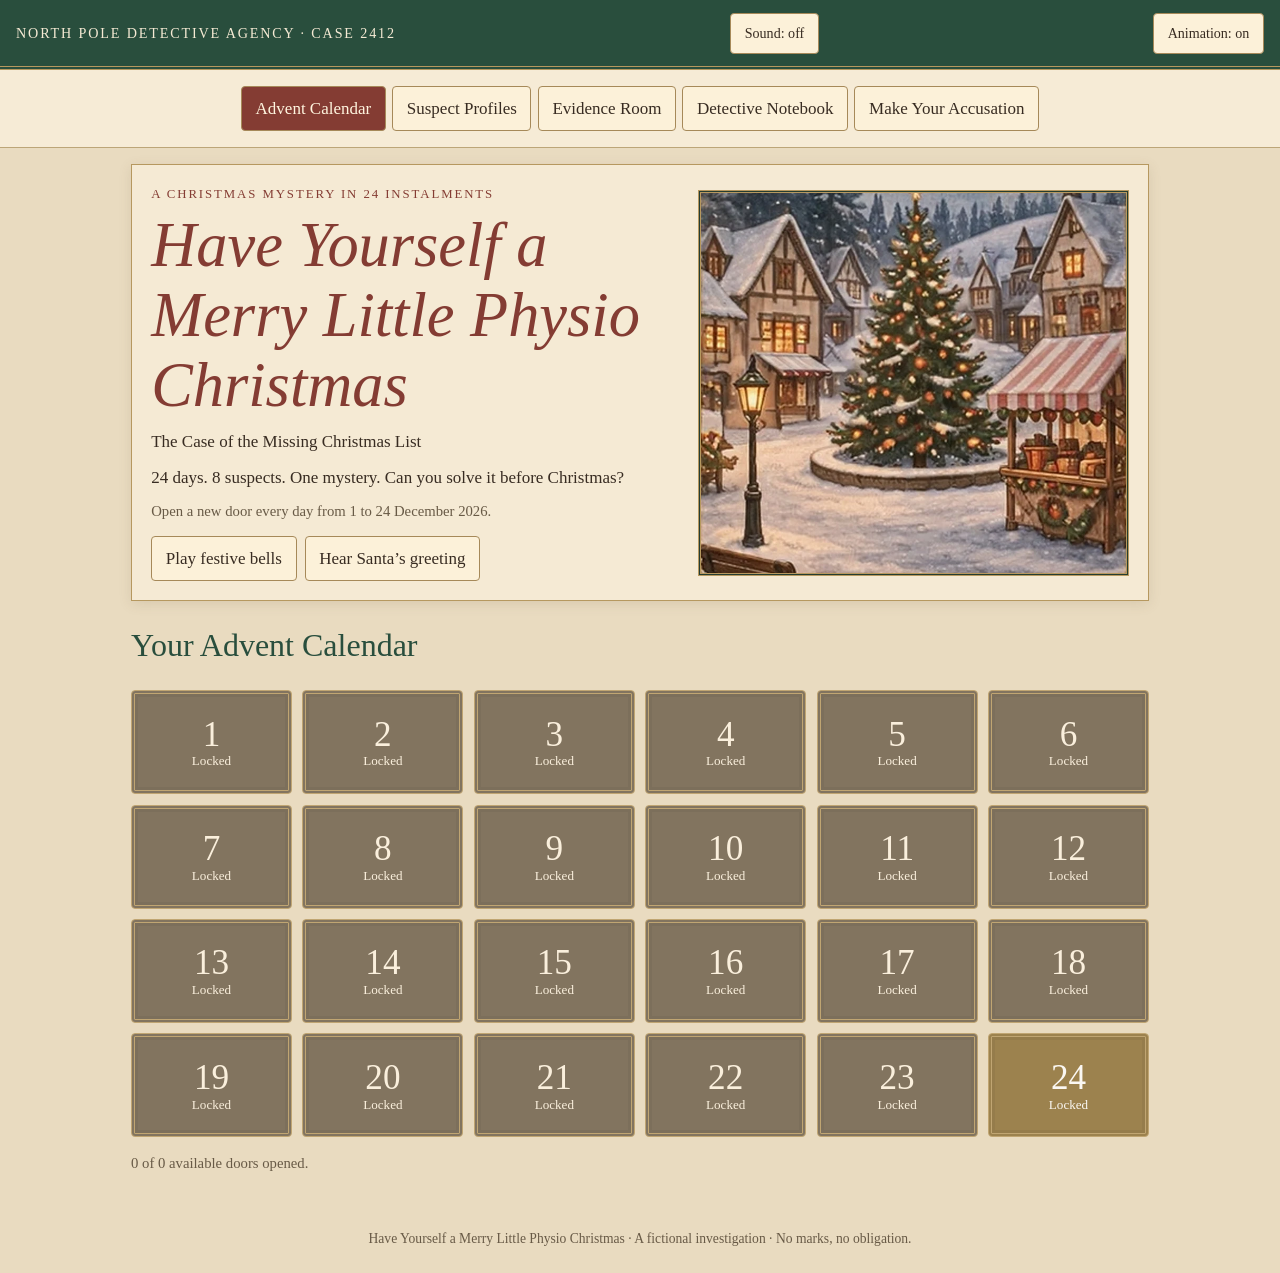
==== physio-christmas/index.html @ 9f16915e "Add eight character voice profiles, accessible playback and portrait motion" ====
<!doctype html><html lang="en-GB"><head><meta charset="utf-8"><meta name="viewport" content="width=device-width,initial-scale=1"><meta name="theme-color" content="#253d31"><title>Have Yourself a Merry Little Physio Christmas</title><style>
:root{--cream:#f5ead4;--ink:#382c22;--green:#294e3d;--red:#843c33;--gold:#b6985f}*{box-sizing:border-box}body{margin:0;background:#e9dbc0;color:var(--ink);font:17px/1.5 Georgia,serif}button,input,textarea,select{font:inherit}button,select{cursor:pointer}button{border:1px solid #a68959;border-radius:4px;background:#fcf1d9;color:var(--ink);padding:.55rem .85rem}button:hover:not(:disabled){background:#e8d4ab}button:focus-visible,a:focus-visible,textarea:focus-visible,input:focus-visible,select:focus-visible{outline:3px solid #9b442c;outline-offset:3px}button:disabled{cursor:default;opacity:.65}button.primary{background:var(--green);color:#fff6e4}header{background:var(--green);color:var(--cream);padding:.8rem 1rem;display:flex;align-items:center;justify-content:space-between;gap:.5rem;flex-wrap:wrap;border-bottom:4px double var(--gold)}header small{letter-spacing:.13em;text-transform:uppercase}header button{font-size:.88rem}nav{display:flex;flex-wrap:wrap;gap:.4rem;justify-content:center;padding:1rem .3rem;border-bottom:1px solid #bca578;background:#f6ebd6}nav button[aria-current=true]{background:var(--red);color:#fff5df}main{max-width:1050px;margin:auto;padding:1rem}h1,h2,h3{line-height:1.12;font-weight:normal}h1{font-size:clamp(2rem,5vw,3.9rem);margin:.4rem 0;color:var(--red);font-style:italic}h2{font-size:2rem;color:var(--green)}h3{color:var(--red)}.kicker{font-size:.8rem;letter-spacing:.15em;text-transform:uppercase;color:var(--red)}.hero{display:grid;grid-template-columns:1.1fr .9fr;background:var(--cream);border:1px solid var(--gold);padding:1.2rem;gap:1.2rem;align-items:center;box-shadow:0 3px 12px #66503320}.hero img{width:100%;max-height:380px;object-fit:cover;object-position:center 55%;border:3px double var(--gold)}.hero p{margin:.6rem 0}.rule{border:0;border-top:3px double var(--gold);margin:1.2rem 0}.calendar{display:grid;grid-template-columns:repeat(6,minmax(0,1fr));gap:.65rem}.door{min-height:104px;position:relative;border:4px double #b6985f;background:var(--red);color:#fff3d9;display:flex;flex-direction:column;align-items:center;justify-content:center;text-align:center;padding:.4rem;box-shadow:inset 0 0 0 3px #0001}.door:nth-child(even){background:var(--green)}.door:not(:disabled):hover{background:#6d4b2b;color:white}.door strong{font-size:2.2rem;line-height:1.1;font-weight:normal}.door span{font-size:.82rem;line-height:1.1}.door:disabled{background:#695b48;color:#fff5e4;opacity:.8}.door.done{border-color:#d8b65f}.door.final{background:#8a6c32;color:white}.paper{background:var(--cream);border:1px solid var(--gold);padding:clamp(1rem,3vw,2rem);box-shadow:0 2px 8px #47351d19}.gallery{display:grid;grid-template-columns:repeat(auto-fit,minmax(min(185px,100%),1fr));gap:.8rem;margin:1rem 0}.gallery button{padding:.45rem;background:#fdf5e3;text-align:center}.gallery img{width:100%;height:185px;object-fit:contain;display:block}.gallery span{display:block;font-size:.88rem;line-height:1.2;margin:.4rem 0}.copy{white-space:pre-line;max-width:75ch}.question{border-top:1px solid #b9a378;padding:1rem 0}.choices{display:grid;gap:.45rem}.choices button{text-align:left;white-space:normal}.choices button[aria-pressed=true]{background:#e1cba0;outline:2px solid var(--green)}.feedback{min-height:1.3em;color:var(--green);margin:.55rem 0}.actions{display:flex;gap:.5rem;flex-wrap:wrap;margin:1rem 0}.field{display:block;margin:.7rem 0}.field select,.field input,textarea{display:block;width:100%;max-width:100%;border:1px solid #b6985f;border-radius:3px;background:#fff9e9;color:#382c22;padding:.65rem}textarea{min-height:180px;resize:vertical}.muted{font-size:.92rem;color:#685a46}.suspects{display:grid;grid-template-columns:repeat(auto-fit,minmax(min(210px,100%),1fr));gap:1rem}.suspect{border:1px solid #b6985f;padding:.7rem;background:#fdf5e3}.suspect img{width:100%;height:220px;object-fit:contain}.suspect button{width:100%}.notice{background:#f9efd8;border-left:4px solid var(--red);padding:.65rem 1rem;margin:.5rem 0 1rem}.stage{position:relative;overflow:hidden;min-height:68px;padding:1rem;text-align:center;background:#294e3d;color:#f5ead4;border:3px double #b6985f}.stage .motif{display:inline-block;font-size:2rem;margin-right:.5rem;vertical-align:middle}.stage.play .motif{animation:sway 1.3s ease-in-out 2}.stage.play:after{content:'✦  ·  ✦  ·  ✦';position:absolute;left:0;right:0;top:0;animation:fall 2s ease-out;pointer-events:none;color:#e8cc88;letter-spacing:1.1em}@keyframes sway{0%,100%{transform:rotate(0)}25%{transform:rotate(-15deg) scale(1.1)}75%{transform:rotate(15deg) scale(1.1)}}@keyframes fall{from{transform:translateY(-25px);opacity:0}to{transform:translateY(80px);opacity:1}}@media(prefers-reduced-motion:reduce){*,*:before,*:after{animation:none!important;scroll-behavior:auto!important}}dialog{max-width:min(94vw,900px);max-height:92vh;background:var(--cream);border:2px solid var(--gold);padding:.8rem;color:var(--ink)}dialog img{max-width:100%;max-height:70vh;object-fit:contain;display:block;margin:auto}dialog::backdrop{background:#191c18bb}footer{text-align:center;font-size:.85rem;padding:1.5rem;color:#685a46}a{color:#294e3d} [hidden]{display:none!important}@media(max-width:650px){main{padding:.65rem}.hero{grid-template-columns:1fr;padding:1rem}.hero img{max-height:235px}.calendar{grid-template-columns:repeat(4,minmax(0,1fr));gap:.4rem}.door{min-height:85px}.door strong{font-size:1.8rem}.door span{font-size:.75rem}nav button{font-size:.85rem;padding:.45rem}.suspects{grid-template-columns:repeat(2,minmax(0,1fr))}.suspect img{height:155px}.suspect{padding:.5rem}.paper{padding:.9rem}header small{font-size:.7rem}}

/* Festive motion, preserving the original painted assets */
.hero-art,.greeting-art{position:relative;overflow:hidden;isolation:isolate;background:#253d31}
.hero-art{border:3px double var(--gold)}
.hero .hero-art img{display:block;border:0;max-height:380px;width:100%;object-fit:cover}
.snow-layer{position:absolute;inset:0;pointer-events:none;overflow:hidden;z-index:2}
.snow-layer i{position:absolute;top:-12px;width:var(--size);height:var(--size);border-radius:50%;background:#fff9e7;opacity:.75;animation:drift var(--dur) linear var(--delay) infinite}
@keyframes drift{0%{transform:translate(0,-12px)}100%{transform:translate(var(--drift),420px)}}
.motion-paused .snow-layer i,.motion-paused .greeting-art *{animation-play-state:paused!important}
.hero-tools{display:flex;flex-wrap:wrap;gap:.5rem;margin-top:.9rem}
.greeting-art{height:clamp(150px,30vw,260px);margin:.4rem auto .8rem;border:2px solid #b6985f;max-width:600px}
.greeting-art img{display:block;height:100%;width:100%;object-fit:contain;background:#e9dbc0}
.greeting-art.landscape img{object-fit:cover}
.greeting-art img{transform-origin:50% 80%}
.stage.play .greeting-art img{animation:card-motion 1.5s ease-in-out 2}
.stage.play .greeting-art.landscape img{animation:land-motion 3s ease-out both}
@keyframes card-motion{0%,100%{transform:rotate(0) scale(1)}35%{transform:rotate(-2deg) scale(1.035)}70%{transform:rotate(2deg) scale(1.035)}}
@keyframes land-motion{from{transform:scale(1)}to{transform:scale(1.035)}}
.greeting-art .festive-symbol{position:absolute;inset:0;display:grid;place-items:center;font-size:clamp(60px,15vw,115px);color:#e2c58b;text-shadow:2px 3px #17271d}
.stage.play .festive-symbol{animation:card-motion 1.2s ease-in-out 2}
.stage.play .greeting-art:after{content:'';position:absolute;inset:0;pointer-events:none;background:linear-gradient(115deg,transparent 35%,#fff5d525 50%,transparent 65%);animation:card-glint 2.5s ease-out both}
@keyframes card-glint{from{transform:translateX(-100%)}to{transform:translateX(100%)}}
.stage:has(.greeting-art):after{display:none}
@media(max-width:650px){.hero .hero-art img{max-height:235px}}
@media(prefers-reduced-motion:reduce){.snow-layer{display:none}.greeting-art img{transform:none!important}}


/* Individual portrait motion, using the approved painted portraits without redrawing them. */
.greeting-art[data-motion],.suspect img{transform-origin:50% 80%}
.stage.play .greeting-art[data-motion="chuckle"] img,.portrait-speaking[data-motion="chuckle"]{animation:chuckle .62s ease-in-out 3}
.stage.play .greeting-art[data-motion="nod"] img,.portrait-speaking[data-motion="nod"]{animation:nod 1.4s ease-in-out 2}
.stage.play .greeting-art[data-motion="bounce"] img,.portrait-speaking[data-motion="bounce"]{animation:bounce .82s ease-in-out 3}
.stage.play .greeting-art[data-motion="tilt"] img,.portrait-speaking[data-motion="tilt"]{animation:tilt 1.25s ease-in-out 2}
.stage.play .greeting-art[data-motion="settle"] img,.portrait-speaking[data-motion="settle"]{animation:settle 1.4s ease-in-out 2}
.stage.play .greeting-art[data-motion="sway"] img,.portrait-speaking[data-motion="sway"]{animation:frostsway 1.5s ease-in-out 2}
.stage.play .greeting-art[data-motion="hop"] img,.portrait-speaking[data-motion="hop"]{animation:hop .7s ease-in-out 3}
.stage.play .greeting-art[data-motion="inspect"] img,.portrait-speaking[data-motion="inspect"]{animation:inspect 1.6s ease-in-out 2}
@keyframes chuckle{0%,100%{transform:translateY(0)}50%{transform:translateY(-2px) scale(1.025)}}
@keyframes nod{0%,100%{transform:rotate(0)}45%{transform:rotate(2deg) translateY(2px)}}
@keyframes bounce{0%,100%{transform:translateY(0)}40%{transform:translateY(-5px) rotate(-1deg)}}
@keyframes tilt{0%,100%{transform:rotate(0)}45%{transform:rotate(-3deg)}}
@keyframes settle{0%,100%{transform:scale(1)}50%{transform:scale(1.025)}}
@keyframes frostsway{0%,100%{transform:rotate(0)}33%{transform:rotate(-2deg)}66%{transform:rotate(2deg)}}
@keyframes hop{0%,100%{transform:translateY(0)}45%{transform:translateY(-6px)}}
@keyframes inspect{0%,100%{transform:rotate(0) scale(1)}45%{transform:rotate(1.5deg) scale(1.04)}}
.motion-paused .stage *,.motion-paused .portrait-speaking{animation-play-state:paused!important}
.suspect button{margin-top:.3rem}.audio-status{min-height:1em}
</style></head><body><header><small>North Pole Detective Agency · Case 2412</small><button id="sound" aria-pressed="false">Sound: off</button></header><nav aria-label="Main navigation" id="nav"></nav><main id="main" tabindex="-1"></main><footer>Have Yourself a Merry Little Physio Christmas · A fictional investigation · No marks, no obligation.</footer><dialog id="viewer"><button id="closeViewer">Close image</button><figure><img id="bigImage" alt=""><figcaption id="bigCaption"></figcaption></figure></dialog><script id="payload" type="application/json">{"demo":false,"days":[],"suspects":[],"assets":{"L08":"[data-uri]"},"captions":{"L08":"Christmas Square · illustration"}}</script><script>
'use strict';const P=JSON.parse(document.getElementById('payload').textContent),$=id=>document.getElementById(id), main=$('main');const DAYS=new Map(P.days.map(d=>[d.day,d]));const tabs=[['calendar','Advent Calendar'],['suspects','Suspect Profiles'],['evidence','Evidence Room'],['notebook','Detective Notebook'],['accuse','Make Your Accusation']];const key='physio2412-v1-'+(P.demo?'demo':'student');let state={opened:[],pinned:[],notes:'',nickname:'',suspect:'',poll:{},accusation:null,sound:false};let storageOK=true;try{state={...state,...JSON.parse(localStorage.getItem(key)||'{}')}}catch(e){storageOK=false}function save(){try{localStorage.setItem(key,JSON.stringify(state))}catch(e){storageOK=false}}function el(tag,text,cls){const n=document.createElement(tag);if(text!==undefined)n.textContent=text;if(cls)n.className=cls;return n}function add(parent,tag,text,cls){const n=el(tag,text,cls);parent.append(n);return n}function btn(parent,text,fn,cls){let b=add(parent,'button',text,cls);b.type='button';b.addEventListener('click',fn);return b}function notice(parent,t){add(parent,'p',t,'notice')}function section(title){let s=add(main,'section',undefined,'paper');add(s,'h2',title);return s}function pic(parent,k){if(!P.assets[k])return;let b=btn(parent,'',()=>{ $('bigImage').src=P.assets[k];$('bigImage').alt=P.captions[k];$('bigCaption').textContent=P.captions[k];$('viewer').showModal()});let im=add(b,'img');im.src=P.assets[k];im.alt=P.captions[k];im.loading='lazy';add(b,'span',P.captions[k]);return b}function gallery(parent,keys){if(!keys?.length)return;let g=add(parent,'div',undefined,'gallery');keys.forEach(k=>pic(g,k))}function localNotice(parent){add(parent,'p',storageOK?'Private to this browser and device. No information is sent to your teacher or classmates.':'Browser storage is unavailable. Your choices may be lost when you reload.','muted')}
function navigate(v,focus=true){if(location.hash.slice(1)===v)render();else location.hash=v;if(focus)main.focus({preventScroll:true})}function nav(active){$('nav').replaceChildren();tabs.forEach(([id,t])=>{let b=btn($('nav'),t,()=>navigate(id));b.setAttribute('aria-current',String(active===id))})}function soundUI(){$('sound').textContent='Sound: '+(state.sound?'on':'off');$('sound').setAttribute('aria-pressed',String(state.sound))}soundUI();$('sound').onclick=()=>{state.sound=!state.sound;save();soundUI();if(!state.sound){cancelSpeech()}else chime(1)};let audio;function chime(day){if(!state.sound)return;try{audio ||= new (window.AudioContext||window.webkitAudioContext)();audio.resume();let notes=day===24?[523,659,784,1047]:day%3===0?[523,392]:[659,784,988];notes.forEach((f,i)=>{let o=audio.createOscillator(),g=audio.createGain();o.type='sine';o.frequency.value=f;o.connect(g);g.connect(audio.destination);let t=audio.currentTime+i*.14;g.gain.setValueAtTime(.0001,t);g.gain.exponentialRampToValueAtTime(.09,t+.025);g.gain.exponentialRampToValueAtTime(.0001,t+.32);o.start(t);o.stop(t+.34)})}catch(e){}}
const voiceProfiles=[
 {name:'Santa Claus',preferred:['George','Daniel','Ryan','Arthur'],rate:.83,pitch:.72,motion:'chuckle'},
 {name:'Mrs Claus',preferred:['Susan','Hazel','Sonia','Martha'],rate:.91,pitch:1.02,motion:'nod'},
 {name:'Rudolph',preferred:['Ryan','Oliver','Daniel'],rate:1.01,pitch:1.20,motion:'bounce'},
 {name:'Dexter the Elf',preferred:['Arthur','George','Daniel'],rate:1.03,pitch:.89,motion:'tilt'},
 {name:'Dr Holly',preferred:['Sonia','Serena','Kate','Hazel'],rate:.95,pitch:1.11,motion:'settle'},
 {name:'Frosty',preferred:['Oliver','Ryan','George'],rate:.84,pitch:1.14,motion:'sway'},
 {name:'Ginger',preferred:['Oliver','Ryan','Martha'],rate:1.12,pitch:1.32,motion:'hop'},
 {name:'Inspector Snow',preferred:['Daniel','George','Arthur'],rate:.86,pitch:.83,motion:'inspect'}
];
const narration={preferred:['Serena','Kate','Sonia','Daniel'],rate:.95,pitch:1,motion:'settle'};
const speakerAliases={'Santa':0,'Santa Claus':0,'Mrs Claus':1,'Rudolph':2,'Dexter':3,'Dexter the Elf':3,'Dr Holly':4,'Frosty':5,'Ginger':6,'Inspector Snow':7};
function splitDialogue(text){const out=[];const rx=/(Santa Claus|Mrs Claus|Inspector Snow|Dexter the Elf|Dr Holly|Rudolph|Dexter|Frosty|Ginger|Santa):\s*“([^”]+)”/g;let end=0;for(const m of String(text).matchAll(rx)){let lead=text.slice(end,m.index).trim();if(lead)out.push({speaker:null,text:lead});out.push({speaker:speakerAliases[m[1]],text:m[2]});end=m.index+m[0].length;}let tail=text.slice(end).trim();if(tail)out.push({speaker:null,text:tail});return out;}
function pickVoice(profile,available){const uk=available.filter(v=>/^en[-_]GB$/i.test(v.lang));const english=available.filter(v=>/^en(?:[-_]|$)/i.test(v.lang));const pool=uk.length?uk:english;for(const pref of profile.preferred){const hit=pool.find(v=>v.name.toLowerCase().includes(pref.toLowerCase()));if(hit)return hit;}return pool[0]||null;}
let speakingToken=0;
function cancelSpeech(){speakingToken++;if('speechSynthesis'in window)window.speechSynthesis.cancel();document.querySelectorAll('.portrait-speaking').forEach(n=>n.classList.remove('portrait-speaking'));}
function playDialogue(parts,status,portrait){if(!('speechSynthesis'in window)||!('SpeechSynthesisUtterance'in window)){if(status)status.textContent='Spoken audio is unavailable. Please use the transcript.';return false;}if(!parts.length)return false;if(!state.sound){state.sound=true;save();soundUI()}cancelSpeech();const token=speakingToken;const synth=window.speechSynthesis;let index=0;
function next(){if(token!==speakingToken)return;if(portrait)portrait.classList.remove('portrait-speaking');if(index>=parts.length){if(status)status.textContent='Playback finished.';return;}const item=parts[index++],profile=voiceProfiles[item.speaker]||narration,u=new SpeechSynthesisUtterance(item.text);u.lang='en-GB';u.rate=profile.rate;u.pitch=profile.pitch;u.volume=.85;const v=pickVoice(profile,synth.getVoices());if(v){u.voice=v;u.lang=v.lang;}if(status)status.textContent=(item.speaker===null?'Narrator':profile.name)+' speaking · synthetic voice';if(portrait){portrait.dataset.motion=profile.motion;portrait.classList.add('portrait-speaking');}u.onend=next;u.onerror=()=>{if(token!==speakingToken)return;cancelSpeech();if(status)status.textContent='Playback interrupted. You can replay it or read the transcript.';};try{synth.speak(u)}catch(_){cancelSpeech();if(status)status.textContent='Spoken audio is unavailable. Please use the transcript.';}}
next();return true;}
function read(text,status,portrait){return playDialogue(splitDialogue(text),status,portrait);}
function playStatement(index,text,status,portrait){return playDialogue([{speaker:index,text}],status,portrait);}

function calendar(){let h=add(main,'section',undefined,'hero');let t=add(h,'div');add(t,'div','A Christmas mystery in 24 instalments','kicker');add(t,'h1','Have Yourself a Merry Little Physio Christmas');add(t,'p','The Case of the Missing Christmas List');add(t,'p','24 days. 8 suspects. One mystery. Can you solve it before Christmas?');add(t,'p',P.demo?'Teacher preview — all 24 doors available.':'Open a new door every day from 1 to 24 December 2026.','muted');let im=add(h,'img');im.src=P.assets.L08;im.alt='Illustrated Christmas Square, North Pole Village';if(P.demo)notice(main,'Confidential teacher preview. Contains the entire solution; do not share with students.');add(main,'h2','Your Advent Calendar');let grid=add(main,'div',undefined,'calendar');for(let i=1;i<=24;i++){let d=DAYS.get(i);let b=btn(grid,'',()=>navigate('day-'+i),'door'+(state.opened.includes(i)?' done':'')+(i===24?' final':''));add(b,'strong',String(i));add(b,'span',d?(state.opened.includes(i)?'Reopen':'Open'):'Locked');b.disabled=!d;b.setAttribute('aria-label',`${i} December: ${d?d.title:'locked'}`)}add(main,'p',`${state.opened.filter(i=>DAYS.has(i)).length} of ${P.days.length} available doors opened.`,'muted')}
const motifs=['❄','✦','✉','✷','❄','♬','✦','⌕','♫','♬','♫','?','✦','✉','✷','Aa','✦','⌕','❄','✧','✉','⌕','✦','★'];function question(parent,q,d,i,onAnswer){let s=add(parent,'div',undefined,'question');add(s,'h3',q[0]);let c=add(s,'div',undefined,'choices'), feedback=add(s,'p','','feedback');feedback.setAttribute('role','status');let bs=q[1].map((v,j)=>btn(c,v,()=>{bs.forEach((b,k)=>b.setAttribute('aria-pressed',String(k===j)));feedback.textContent=q[2]===null?q[3]:(j===q[2]?'Exactly. ':'Not quite. ')+q[3];if(onAnswer)onAnswer()}));bs.forEach(b=>b.setAttribute('aria-pressed','false'));btn(s,'Show explanation',()=>{feedback.textContent=q[3];if(onAnswer)onAnswer()})}
function day(d){if(!d){notice(main,'That door has not been released yet.');btn(main,'Back to calendar',()=>navigate('calendar'));return}if(!state.opened.includes(d.day)){state.opened.push(d.day);save()}let s=section(`${d.day} December — ${d.title}`);add(s,'div','North Pole case file · '+String(d.day).padStart(2,'0'),'kicker');let stage=add(s,'div',undefined,'stage play');add(stage,'span',motifs[d.day-1],'motif');add(stage,'span','Christmas greetings from the North Pole');let actions=add(s,'div',undefined,'actions');btn(actions,'Replay greeting',()=>{stage.classList.remove('play');void stage.offsetWidth;stage.classList.add('play');chime(d.day)});let audioStatus=add(s,'p','','muted audio-status');audioStatus.setAttribute('role','status');btn(actions,'Listen to the text',()=>read(d.text,audioStatus,stage.querySelector('.greeting-art')));btn(actions,'Stop voice',()=>{cancelSpeech();audioStatus.textContent='Playback stopped.'});add(s,'p',d.text,'copy');gallery(s,d.images);let shown=false;function reveal(){if(shown||!d.reveal)return;shown=true;let r=add(s,'div',undefined,'notice');add(r,'p',d.reveal.text,'copy');gallery(r,d.reveal.images)}if(d.day===1){let l=add(s,'label','Optional detective nickname','field');let inp=add(l,'input');inp.value=state.nickname;inp.maxLength=50;inp.oninput=()=>{state.nickname=inp.value;save()};localNotice(s)}if(d.day===2)btn(s,'Open the suspect dossiers',()=>navigate('suspects'),'primary');if(d.day===4)btn(s,'Pull the cracker!',()=>{chime(4);reveal()},'primary');d.questions.forEach((q,i)=>question(s,q,d.day,i,d.day===20?reveal:null));if(d.day===12){poll(s,'Would you rather…?',['Carry Santa’s sack up a hundred stairs','Persuade eight reindeer to do their rehabilitation exercises'],'rather');poll(s,'Your prime suspect so far?',P.suspects,'prime');localNotice(s)}if(d.day===23)btn(s,'Make your accusation',()=>navigate('accuse'),'primary');if(d.day===24){add(s,'h3','Case closed');if(state.accusation){let a=state.accusation;add(s,'p',`Your saved theory: ${a.join(' · ')}`)}add(s,'p','Merry Christmas, future physios! Looking after others starts with looking after yourself.')}if(d.source){let p=add(s,'p','Background reading: ','muted'),a=add(p,'a','Source');a.href=d.source;a.target='_blank';a.rel='noopener noreferrer'}if([5,7,8,9,10,13,14,17,18,19,20,21,22].includes(d.day)){let b=btn(s,state.pinned.includes(d.day)?'Pinned to your evidence':'Pin to evidence room',()=>{if(!state.pinned.includes(d.day)){state.pinned.push(d.day);save()}b.textContent='Pinned to your evidence';b.disabled=true});b.disabled=state.pinned.includes(d.day)}let bottom=add(s,'div',undefined,'actions');btn(bottom,'Back to calendar',()=>navigate('calendar'));if(DAYS.has(d.day-1))btn(bottom,'Previous door',()=>navigate('day-'+(d.day-1)));if(DAYS.has(d.day+1))btn(bottom,'Next door',()=>navigate('day-'+(d.day+1)));chime(d.day)}
function poll(s,title,options,k){add(s,'h3',title);let c=add(s,'div',undefined,'choices');let bs=options.map(v=>btn(c,v,()=>{state.poll[k]=v;save();bs.forEach((b,i)=>b.setAttribute('aria-pressed',String(options[i]===v)));msg.textContent=storageOK?'Private choice saved.':'Choice recorded for this session only.'}));bs.forEach((b,i)=>b.setAttribute('aria-pressed',String(options[i]===state.poll[k])));let msg=add(s,'p',state.poll[k]?(storageOK?'Private choice saved.':'Choice recorded for this session only.'):'','feedback');msg.setAttribute('role','status')}
function suspects(){let s=section('Suspect Profiles');if(!DAYS.has(2)){notice(s,'The dossiers will be released on 2 December.');return}add(s,'p','Initial claims are not verified alibis. Decide for yourself what the evidence means.');let g=add(s,'div',undefined,'suspects');let claims=DAYS.get(2).text.split('\n').map(line=>line.split('“')[1]?.split('”')[0]||line);P.suspects.forEach((n,i)=>{let c=add(g,'article',undefined,'suspect'),im=add(c,'img');im.src=P.assets['p'+i];im.alt=n;add(c,'h3',n);let quote=add(c,'p','“'+claims[i]+'”');quote.hidden=true;let b=btn(c,'Read statement',()=>{quote.hidden=!quote.hidden;b.textContent=quote.hidden?'Read statement':'Hide statement';b.setAttribute('aria-expanded',String(!quote.hidden))});b.setAttribute('aria-expanded','false');let status=add(c,'p','','muted audio-status');status.setAttribute('role','status');btn(c,'Listen to statement',()=>{quote.hidden=false;b.textContent='Hide statement';b.setAttribute('aria-expanded','true');playStatement(i,claims[i],status,im)});btn(c,'Stop voice',()=>{cancelSpeech();status.textContent='Playback stopped.'});let m=btn(c,state.suspect===n?'Person of interest ✓':'Mark person of interest',()=>{state.suspect=state.suspect===n?'':n;save();suspectsRefresh()});});localNotice(s)}function suspectsRefresh(){cancelSpeech();main.replaceChildren();suspects()}
function evidence(){let s=section('Evidence Room');add(s,'p','Review released evidence. Opening a door is never a condition for accessing an earlier file.');let ds=P.days.filter(d=>[5,7,8,9,10,13,14,17,18,19,20,21,22].includes(d.day));if(!ds.length)notice(s,'No evidence files have been released yet.');ds.sort((a,b)=>Number(state.pinned.includes(b.day))-Number(state.pinned.includes(a.day))||a.day-b.day);for(let d of ds){let box=add(s,'div',undefined,'question');btn(box,`${String(d.day).padStart(2,'0')} · ${d.title}${state.pinned.includes(d.day)?' · pinned':''}`,()=>navigate('day-'+d.day));}}
function notebook(){let s=section('Detective Notebook');let l=add(s,'label','My notes','field'),t=add(l,'textarea');t.value=state.notes;t.placeholder='What does not quite add up?';t.oninput=()=>{state.notes=t.value;save();status.textContent=storageOK?'Saved on this device.':'Not saved: storage unavailable.'};let status=add(s,'p','','feedback');status.setAttribute('role','status');localNotice(s);btn(s,'Export my notes',()=>{let blob=new Blob([state.notes],{type:'text/plain;charset=utf-8'}),a=document.createElement('a');a.href=URL.createObjectURL(blob);a.download='my-detective-notes.txt';a.click();setTimeout(()=>URL.revokeObjectURL(a.href),1000)})}
function accuse(){let s=section('Make Your Accusation');notice(s,'Accusations open on 23 December.');}
function render(){cancelSpeech();main.replaceChildren();let v=location.hash.slice(1)||'calendar';nav(v.startsWith('day-')?'calendar':v);if(v.startsWith('day-'))day(DAYS.get(Number(v.slice(4))));else ({calendar,suspects,evidence,notebook,accuse}[v]||calendar)();}window.addEventListener('hashchange',render);$('closeViewer').onclick=()=>$('viewer').close();render();
</script><script>
(()=>{'use strict';
let paused=false;try{paused=localStorage.getItem(key+'-motion')==='off'}catch(_){}
const reduced=matchMedia('(prefers-reduced-motion: reduce)');
function motionUI(){document.body.classList.toggle('motion-paused',paused);const b=document.getElementById('motionControl');if(b){b.textContent=paused?'Animation: off':'Animation: on';b.setAttribute('aria-pressed',String(!paused));}}
function snow(parent){const layer=el('div',undefined,'snow-layer');layer.setAttribute('aria-hidden','true');for(let i=0;i<24;i++){let f=add(layer,'i');f.style.left=(i*37%101)+'%';f.style.setProperty('--size',(2+i%4)+'px');f.style.setProperty('--dur',(5+i%6)+'s');f.style.setProperty('--delay',(-i*.47)+'s');f.style.setProperty('--drift',(i%2?25:-25)+'px');}parent.append(layer);}
const modes=['bells','sparkle','paper','pop','wind','wood','bells','tick','music','bells','radio','pop','paper','paper','wood','sparkle','wood','snow','music','latch','paper','fire','drum','bells'];
let ctx,bus,active=[];
function stopSound(){if(bus&&ctx){try{bus.gain.cancelScheduledValues(ctx.currentTime);bus.gain.setValueAtTime(0,ctx.currentTime)}catch(_){}}active.forEach(n=>{try{n.stop()}catch(_){}});active=[];}
function soundEffect(day){if(!state.sound)return;try{
const AC=window.AudioContext||window.webkitAudioContext;if(!AC)return;ctx=ctx||new AC();if(ctx.state==='suspended')ctx.resume().catch(()=>{});stopSound();bus=ctx.createGain();bus.gain.value=.55;bus.connect(ctx.destination);let t=ctx.currentTime+.015;
function tone(f,at,len,amp=.08,type='sine',end=f){let o=ctx.createOscillator(),g=ctx.createGain();o.type=type;o.frequency.setValueAtTime(f,at);o.frequency.exponentialRampToValueAtTime(Math.max(20,end),at+len);g.gain.setValueAtTime(.0001,at);g.gain.exponentialRampToValueAtTime(amp,at+.012);g.gain.exponentialRampToValueAtTime(.0001,at+len);o.connect(g);g.connect(bus);o.start(at);o.stop(at+len+.01);active.push(o);}
function noise(at,len,amp,frequency,type='bandpass'){let n=ctx.createBufferSource(),b=ctx.createBuffer(1,Math.ceil(ctx.sampleRate*len),ctx.sampleRate),a=b.getChannelData(0);let z=0;for(let i=0;i<a.length;i++){z=(z+.15*(Math.random()*2-1))/.15e1;a[i]=z*3;}n.buffer=b;let filter=ctx.createBiquadFilter();filter.type=type;filter.frequency.value=frequency;let g=ctx.createGain();g.gain.setValueAtTime(.0001,at);g.gain.exponentialRampToValueAtTime(amp,at+.012);g.gain.exponentialRampToValueAtTime(.0001,at+len);n.connect(filter);filter.connect(g);g.connect(bus);n.start(at);n.stop(at+len);active.push(n);}
function bell(f,at){tone(f,at,.65,.07);tone(f*2.41,at,.32,.027);tone(f*3.13,at,.18,.012);}
switch(modes[day-1]||'bells'){
case 'bells': [784,1047,880,1175].forEach((f,i)=>bell(f,t+i*.16));break;
case 'sparkle':[880,1320,1760].forEach((f,i)=>bell(f,t+i*.12));break;
case 'paper':noise(t,.22,.13,2400);noise(t+.19,.37,.09,1500);break;
case 'pop':noise(t,.16,.3,1600,'lowpass');tone(180,t,.16,.1,'triangle',55);bell(880,t+.19);break;
case 'wind':noise(t,1.5,.18,440,'lowpass');break;
case 'wood':[0,.25,.48].forEach((dt,i)=>tone(420+i*75,t+dt,.16,.13,'triangle',220));break;
case 'tick':[0,.38,.76].forEach(dt=>{tone(1100,t+dt,.045,.065,'triangle');noise(t+dt,.045,.08,3000)});break;
case 'music':[523,659,784,587,698,880].forEach((f,i)=>bell(f,t+i*.18));break;
case 'radio':noise(t,.42,.13,1100);tone(650,t+.43,.2,.07,'sine',720);noise(t+.65,.24,.08,1800);break;
case 'snow':[0,.32,.65].forEach(dt=>noise(t+dt,.23,.19,780));break;
case 'latch':tone(350,t,.12,.12,'triangle',100);noise(t+.19,.36,.14,1000);bell(660,t+.54);break;
case 'fire':[0,.13,.37,.6,.87].forEach(dt=>noise(t+dt,.1,.12,950));break;
case 'drum':[0,.12,.24,.36,.48,.6].forEach(dt=>{noise(t+dt,.1,.12,900);tone(95,t+dt,.1,.04,'triangle',60)});break;
}
}catch(_){}}
chime=soundEffect;
document.getElementById('sound').addEventListener('click',()=>{if(!state.sound)stopSound()});
window.addEventListener('hashchange',stopSound,true);
function decorate(){let hero=main.querySelector('.hero');if(hero&&!hero.querySelector('.hero-art')){let im=hero.querySelector('img');if(im){let art=el('div',undefined,'hero-art');im.replaceWith(art);art.append(im);snow(art);}let tools=add(hero.firstElementChild,'div',undefined,'hero-tools');btn(tools,'Play festive bells',()=>{if(!state.sound){state.sound=true;save();soundUI()}soundEffect(1)});btn(tools,'Hear Santa’s greeting',()=>{let status=hero.querySelector('.welcome-audio');if(!status){status=add(hero.firstElementChild,'p','','muted welcome-audio');status.setAttribute('role','status')}playStatement(0,'Ho, ho, ho! Merry Christmas, future physios! A mystery awaits you at the North Pole.',status,null)});if(!document.getElementById('motionControl')){let b=btn(document.querySelector('header'),'Animation: on',()=>{paused=!paused;try{localStorage.setItem(key+'-motion',paused?'off':'on')}catch(_){}motionUI()});b.id='motionControl';}}
let stage=main.querySelector('.stage');if(stage&&!stage.querySelector('.greeting-art')){let dayNumber=Number(location.hash.slice(5)),d=DAYS.get(dayNumber);if(d){const portrait=(d.images||[]).find(k=>/^p\d$/.test(k)&&P.assets[k]);const landscape=(d.images||[]).find(k=>/^L\d+$/.test(k)&&P.assets[k]);const choice=portrait||landscape;let art=el('div',undefined,'greeting-art'+(!portrait&&landscape?' landscape':''));if(choice){let im=add(art,'img');im.src=P.assets[choice];im.alt=P.captions[choice]||'Festive illustration';if(portrait){art.dataset.motion=voiceProfiles[Number(portrait.slice(1))]?.motion||'settle';}}else{let m=add(art,'span',motifs[dayNumber-1]||'✦','festive-symbol');m.setAttribute('aria-hidden','true');}snow(art);stage.prepend(art);}}
motionUI();}
new MutationObserver(decorate).observe(main,{childList:true,subtree:false});decorate();
})();
</script></body></html>
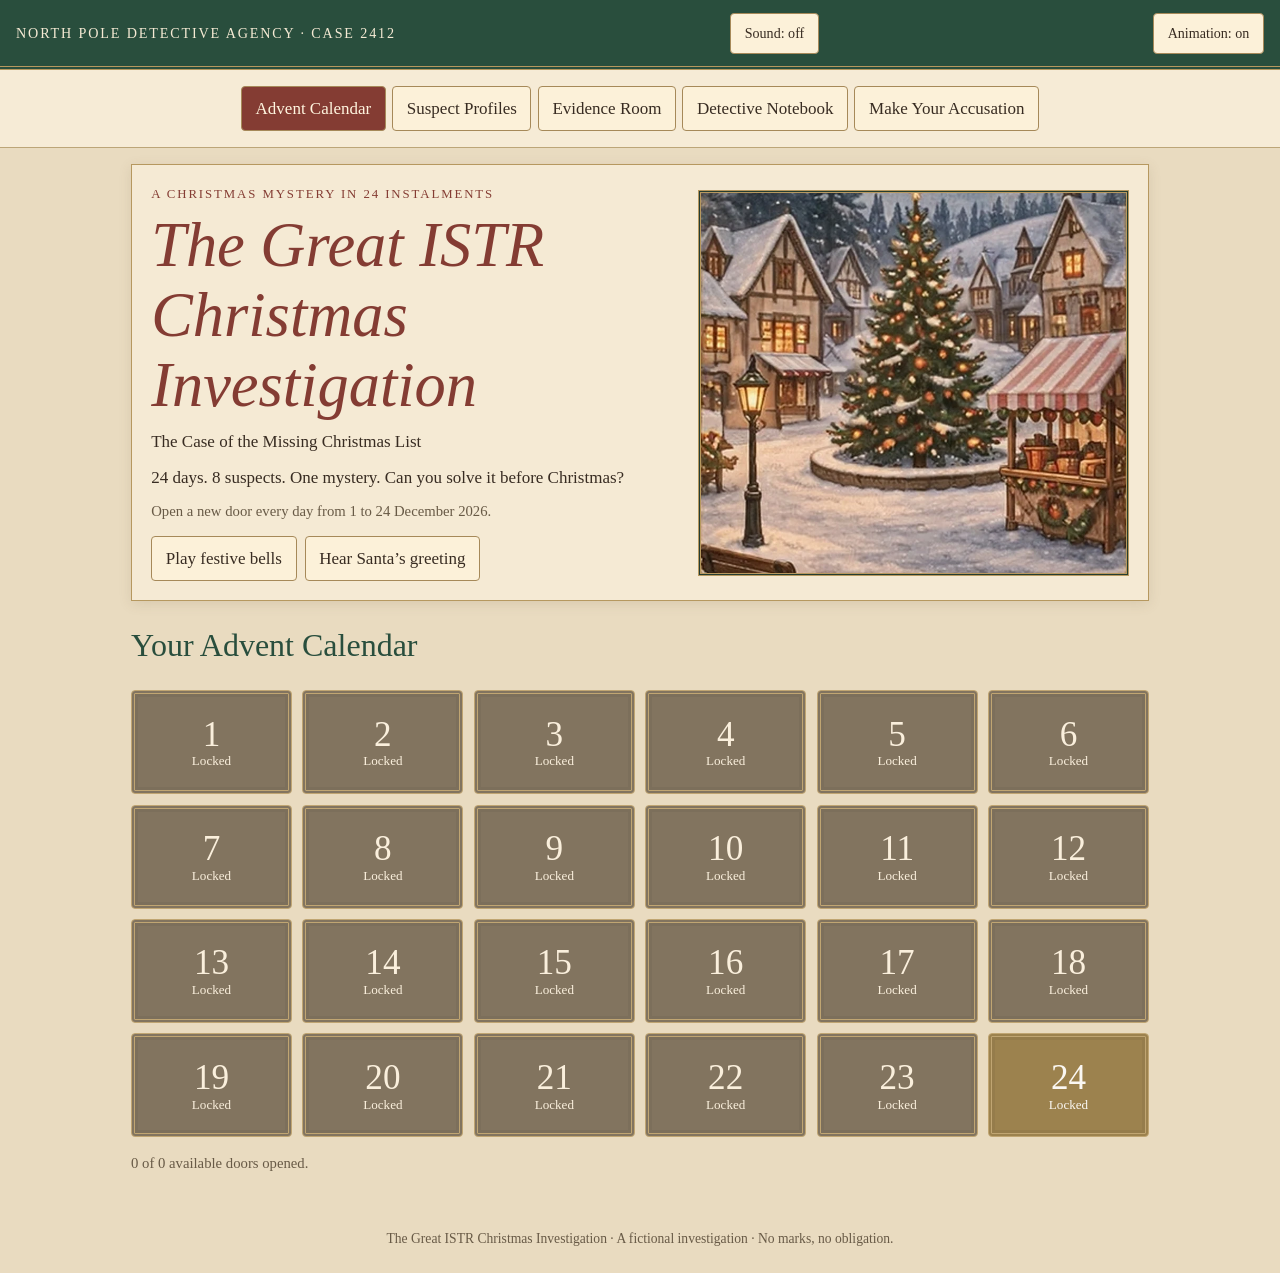
==== commit 57c7ce13: "Rename advent calendar The Great ISTR Christmas Investigation" ====
--- a/physio-christmas/index.html
+++ b/physio-christmas/index.html
@@ -1,4 +1,4 @@
-<!doctype html><html lang="en-GB"><head><meta charset="utf-8"><meta name="viewport" content="width=device-width,initial-scale=1"><meta name="theme-color" content="#253d31"><title>Have Yourself a Merry Little Physio Christmas</title><style>
+<!doctype html><html lang="en-GB"><head><meta charset="utf-8"><meta name="viewport" content="width=device-width,initial-scale=1"><meta name="theme-color" content="#253d31"><title>The Great ISTR Christmas Investigation</title><style>
 :root{--cream:#f5ead4;--ink:#382c22;--green:#294e3d;--red:#843c33;--gold:#b6985f}*{box-sizing:border-box}body{margin:0;background:#e9dbc0;color:var(--ink);font:17px/1.5 Georgia,serif}button,input,textarea,select{font:inherit}button,select{cursor:pointer}button{border:1px solid #a68959;border-radius:4px;background:#fcf1d9;color:var(--ink);padding:.55rem .85rem}button:hover:not(:disabled){background:#e8d4ab}button:focus-visible,a:focus-visible,textarea:focus-visible,input:focus-visible,select:focus-visible{outline:3px solid #9b442c;outline-offset:3px}button:disabled{cursor:default;opacity:.65}button.primary{background:var(--green);color:#fff6e4}header{background:var(--green);color:var(--cream);padding:.8rem 1rem;display:flex;align-items:center;justify-content:space-between;gap:.5rem;flex-wrap:wrap;border-bottom:4px double var(--gold)}header small{letter-spacing:.13em;text-transform:uppercase}header button{font-size:.88rem}nav{display:flex;flex-wrap:wrap;gap:.4rem;justify-content:center;padding:1rem .3rem;border-bottom:1px solid #bca578;background:#f6ebd6}nav button[aria-current=true]{background:var(--red);color:#fff5df}main{max-width:1050px;margin:auto;padding:1rem}h1,h2,h3{line-height:1.12;font-weight:normal}h1{font-size:clamp(2rem,5vw,3.9rem);margin:.4rem 0;color:var(--red);font-style:italic}h2{font-size:2rem;color:var(--green)}h3{color:var(--red)}.kicker{font-size:.8rem;letter-spacing:.15em;text-transform:uppercase;color:var(--red)}.hero{display:grid;grid-template-columns:1.1fr .9fr;background:var(--cream);border:1px solid var(--gold);padding:1.2rem;gap:1.2rem;align-items:center;box-shadow:0 3px 12px #66503320}.hero img{width:100%;max-height:380px;object-fit:cover;object-position:center 55%;border:3px double var(--gold)}.hero p{margin:.6rem 0}.rule{border:0;border-top:3px double var(--gold);margin:1.2rem 0}.calendar{display:grid;grid-template-columns:repeat(6,minmax(0,1fr));gap:.65rem}.door{min-height:104px;position:relative;border:4px double #b6985f;background:var(--red);color:#fff3d9;display:flex;flex-direction:column;align-items:center;justify-content:center;text-align:center;padding:.4rem;box-shadow:inset 0 0 0 3px #0001}.door:nth-child(even){background:var(--green)}.door:not(:disabled):hover{background:#6d4b2b;color:white}.door strong{font-size:2.2rem;line-height:1.1;font-weight:normal}.door span{font-size:.82rem;line-height:1.1}.door:disabled{background:#695b48;color:#fff5e4;opacity:.8}.door.done{border-color:#d8b65f}.door.final{background:#8a6c32;color:white}.paper{background:var(--cream);border:1px solid var(--gold);padding:clamp(1rem,3vw,2rem);box-shadow:0 2px 8px #47351d19}.gallery{display:grid;grid-template-columns:repeat(auto-fit,minmax(min(185px,100%),1fr));gap:.8rem;margin:1rem 0}.gallery button{padding:.45rem;background:#fdf5e3;text-align:center}.gallery img{width:100%;height:185px;object-fit:contain;display:block}.gallery span{display:block;font-size:.88rem;line-height:1.2;margin:.4rem 0}.copy{white-space:pre-line;max-width:75ch}.question{border-top:1px solid #b9a378;padding:1rem 0}.choices{display:grid;gap:.45rem}.choices button{text-align:left;white-space:normal}.choices button[aria-pressed=true]{background:#e1cba0;outline:2px solid var(--green)}.feedback{min-height:1.3em;color:var(--green);margin:.55rem 0}.actions{display:flex;gap:.5rem;flex-wrap:wrap;margin:1rem 0}.field{display:block;margin:.7rem 0}.field select,.field input,textarea{display:block;width:100%;max-width:100%;border:1px solid #b6985f;border-radius:3px;background:#fff9e9;color:#382c22;padding:.65rem}textarea{min-height:180px;resize:vertical}.muted{font-size:.92rem;color:#685a46}.suspects{display:grid;grid-template-columns:repeat(auto-fit,minmax(min(210px,100%),1fr));gap:1rem}.suspect{border:1px solid #b6985f;padding:.7rem;background:#fdf5e3}.suspect img{width:100%;height:220px;object-fit:contain}.suspect button{width:100%}.notice{background:#f9efd8;border-left:4px solid var(--red);padding:.65rem 1rem;margin:.5rem 0 1rem}.stage{position:relative;overflow:hidden;min-height:68px;padding:1rem;text-align:center;background:#294e3d;color:#f5ead4;border:3px double #b6985f}.stage .motif{display:inline-block;font-size:2rem;margin-right:.5rem;vertical-align:middle}.stage.play .motif{animation:sway 1.3s ease-in-out 2}.stage.play:after{content:'✦  ·  ✦  ·  ✦';position:absolute;left:0;right:0;top:0;animation:fall 2s ease-out;pointer-events:none;color:#e8cc88;letter-spacing:1.1em}@keyframes sway{0%,100%{transform:rotate(0)}25%{transform:rotate(-15deg) scale(1.1)}75%{transform:rotate(15deg) scale(1.1)}}@keyframes fall{from{transform:translateY(-25px);opacity:0}to{transform:translateY(80px);opacity:1}}@media(prefers-reduced-motion:reduce){*,*:before,*:after{animation:none!important;scroll-behavior:auto!important}}dialog{max-width:min(94vw,900px);max-height:92vh;background:var(--cream);border:2px solid var(--gold);padding:.8rem;color:var(--ink)}dialog img{max-width:100%;max-height:70vh;object-fit:contain;display:block;margin:auto}dialog::backdrop{background:#191c18bb}footer{text-align:center;font-size:.85rem;padding:1.5rem;color:#685a46}a{color:#294e3d} [hidden]{display:none!important}@media(max-width:650px){main{padding:.65rem}.hero{grid-template-columns:1fr;padding:1rem}.hero img{max-height:235px}.calendar{grid-template-columns:repeat(4,minmax(0,1fr));gap:.4rem}.door{min-height:85px}.door strong{font-size:1.8rem}.door span{font-size:.75rem}nav button{font-size:.85rem;padding:.45rem}.suspects{grid-template-columns:repeat(2,minmax(0,1fr))}.suspect img{height:155px}.suspect{padding:.5rem}.paper{padding:.9rem}header small{font-size:.7rem}}
 
 /* Festive motion, preserving the original painted assets */
@@ -47,7 +47,7 @@
 @keyframes inspect{0%,100%{transform:rotate(0) scale(1)}45%{transform:rotate(1.5deg) scale(1.04)}}
 .motion-paused .stage *,.motion-paused .portrait-speaking{animation-play-state:paused!important}
 .suspect button{margin-top:.3rem}.audio-status{min-height:1em}
-</style></head><body><header><small>North Pole Detective Agency · Case 2412</small><button id="sound" aria-pressed="false">Sound: off</button></header><nav aria-label="Main navigation" id="nav"></nav><main id="main" tabindex="-1"></main><footer>Have Yourself a Merry Little Physio Christmas · A fictional investigation · No marks, no obligation.</footer><dialog id="viewer"><button id="closeViewer">Close image</button><figure><img id="bigImage" alt=""><figcaption id="bigCaption"></figcaption></figure></dialog><script id="payload" type="application/json">{"demo":false,"days":[],"suspects":[],"assets":{"L08":"[data-uri]"},"captions":{"L08":"Christmas Square · illustration"}}</script><script>
+</style></head><body><header><small>North Pole Detective Agency · Case 2412</small><button id="sound" aria-pressed="false">Sound: off</button></header><nav aria-label="Main navigation" id="nav"></nav><main id="main" tabindex="-1"></main><footer>The Great ISTR Christmas Investigation · A fictional investigation · No marks, no obligation.</footer><dialog id="viewer"><button id="closeViewer">Close image</button><figure><img id="bigImage" alt=""><figcaption id="bigCaption"></figcaption></figure></dialog><script id="payload" type="application/json">{"demo":false,"days":[],"suspects":[],"assets":{"L08":"[data-uri]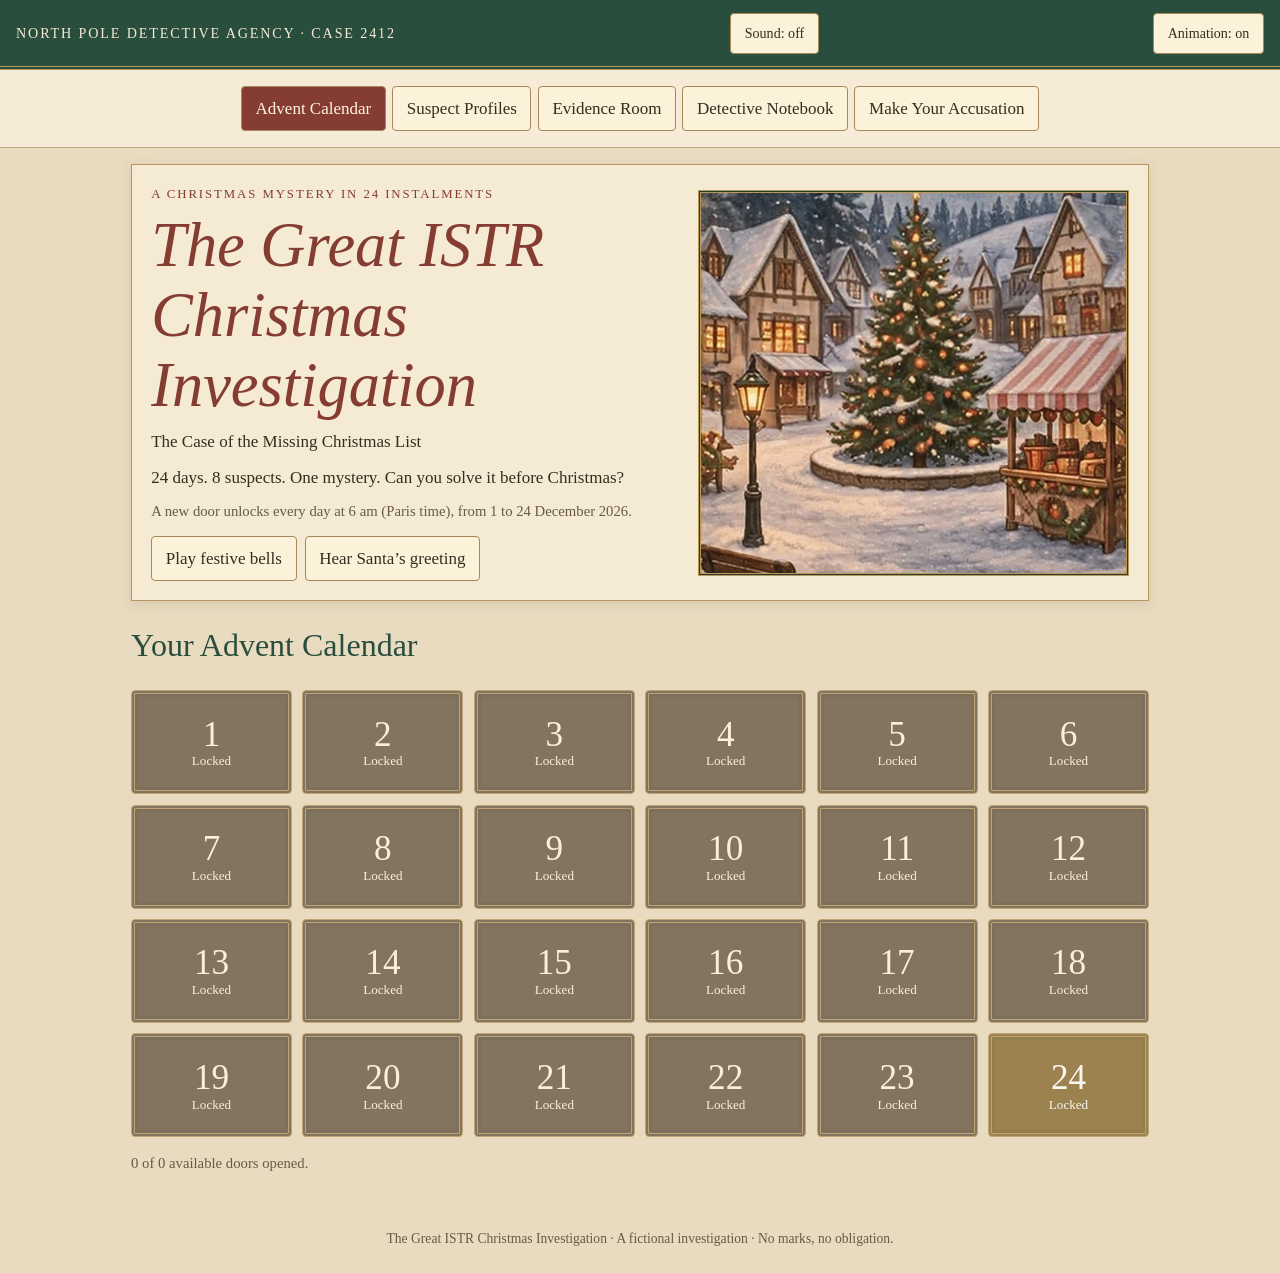
==== commit 031895f4: "Tell students the daily opening time" ====
--- a/physio-christmas/index.html
+++ b/physio-christmas/index.html
@@ -54,15 +54,15 @@
  {name:'Santa Claus',preferred:['George','Daniel','Ryan','Arthur'],rate:.83,pitch:.72,motion:'chuckle'},
  {name:'Mrs Claus',preferred:['Susan','Hazel','Sonia','Martha'],rate:.91,pitch:1.02,motion:'nod'},
  {name:'Rudolph',preferred:['Ryan','Oliver','Daniel'],rate:1.01,pitch:1.20,motion:'bounce'},
- {name:'Dexter the Elf',preferred:['Arthur','George','Daniel'],rate:1.03,pitch:.89,motion:'tilt'},
+ {name:'Grumble the Elf',preferred:['Arthur','George','Daniel'],rate:1.03,pitch:.89,motion:'tilt'},
  {name:'Dr Holly',preferred:['Sonia','Serena','Kate','Hazel'],rate:.95,pitch:1.11,motion:'settle'},
  {name:'Frosty',preferred:['Oliver','Ryan','George'],rate:.84,pitch:1.14,motion:'sway'},
  {name:'Ginger',preferred:['Oliver','Ryan','Martha'],rate:1.12,pitch:1.32,motion:'hop'},
  {name:'Inspector Snow',preferred:['Daniel','George','Arthur'],rate:.86,pitch:.83,motion:'inspect'}
 ];
 const narration={preferred:['Serena','Kate','Sonia','Daniel'],rate:.95,pitch:1,motion:'settle'};
-const speakerAliases={'Santa':0,'Santa Claus':0,'Mrs Claus':1,'Rudolph':2,'Dexter':3,'Dexter the Elf':3,'Dr Holly':4,'Frosty':5,'Ginger':6,'Inspector Snow':7};
-function splitDialogue(text){const out=[];const rx=/(Santa Claus|Mrs Claus|Inspector Snow|Dexter the Elf|Dr Holly|Rudolph|Dexter|Frosty|Ginger|Santa):\s*“([^”]+)”/g;let end=0;for(const m of String(text).matchAll(rx)){let lead=text.slice(end,m.index).trim();if(lead)out.push({speaker:null,text:lead});out.push({speaker:speakerAliases[m[1]],text:m[2]});end=m.index+m[0].length;}let tail=text.slice(end).trim();if(tail)out.push({speaker:null,text:tail});return out;}
+const speakerAliases={'Santa':0,'Santa Claus':0,'Mrs Claus':1,'Rudolph':2,'Grumble':3,'Grumble the Elf':3,'Dr Holly':4,'Frosty':5,'Ginger':6,'Inspector Snow':7};
+function splitDialogue(text){const out=[];const rx=/(Santa Claus|Mrs Claus|Inspector Snow|Grumble the Elf|Dr Holly|Rudolph|Grumble|Frosty|Ginger|Santa):\s*“([^”]+)”/g;let end=0;for(const m of String(text).matchAll(rx)){let lead=text.slice(end,m.index).trim();if(lead)out.push({speaker:null,text:lead});out.push({speaker:speakerAliases[m[1]],text:m[2]});end=m.index+m[0].length;}let tail=text.slice(end).trim();if(tail)out.push({speaker:null,text:tail});return out;}
 function pickVoice(profile,available){const uk=available.filter(v=>/^en[-_]GB$/i.test(v.lang));const english=available.filter(v=>/^en(?:[-_]|$)/i.test(v.lang));const pool=uk.length?uk:english;for(const pref of profile.preferred){const hit=pool.find(v=>v.name.toLowerCase().includes(pref.toLowerCase()));if(hit)return hit;}return pool[0]||null;}
 let speakingToken=0, restorePortrait=null;
 function cancelSpeech(){speakingToken++;if('speechSynthesis'in window)window.speechSynthesis.cancel();if(restorePortrait){restorePortrait();restorePortrait=null;}document.querySelectorAll('.portrait-speaking').forEach(n=>n.classList.remove('portrait-speaking'));}
@@ -72,7 +72,7 @@
 function read(text,status,portrait){return playDialogue(splitDialogue(text),status,portrait);}
 function playStatement(index,text,status,portrait){return playDialogue([{speaker:index,text}],status,portrait);}
 
-function calendar(){let h=add(main,'section',undefined,'hero');let t=add(h,'div');add(t,'div','A Christmas mystery in 24 instalments','kicker');add(t,'h1','The Great ISTR Christmas Investigation');add(t,'p','The Case of the Missing Christmas List');add(t,'p','24 days. 8 suspects. One mystery. Can you solve it before Christmas?');add(t,'p',P.demo?'Teacher preview — all 24 doors available.':'Open a new door every day from 1 to 24 December 2026.','muted');let im=add(h,'img');im.src=P.assets.L08;im.alt='Illustrated Christmas Square, North Pole Village';if(P.demo)notice(main,'Confidential teacher preview. Contains the entire solution; do not share with students.');add(main,'h2','Your Advent Calendar');let grid=add(main,'div',undefined,'calendar');for(let i=1;i<=24;i++){let d=DAYS.get(i);let b=btn(grid,'',()=>navigate('day-'+i),'door'+(state.opened.includes(i)?' done':'')+(i===24?' final':''));add(b,'strong',String(i));add(b,'span',d?(state.opened.includes(i)?'Reopen':'Open'):'Locked');b.disabled=!d;b.setAttribute('aria-label',`${i} December: ${d?d.title:'locked'}`)}add(main,'p',`${state.opened.filter(i=>DAYS.has(i)).length} of ${P.days.length} available doors opened.`,'muted')}
+function calendar(){let h=add(main,'section',undefined,'hero');let t=add(h,'div');add(t,'div','A Christmas mystery in 24 instalments','kicker');add(t,'h1','The Great ISTR Christmas Investigation');add(t,'p','The Case of the Missing Christmas List');add(t,'p','24 days. 8 suspects. One mystery. Can you solve it before Christmas?');add(t,'p',P.demo?'Teacher preview — all 24 doors available.':'A new door unlocks every day at 6 am (Paris time), from 1 to 24 December 2026.','muted');let im=add(h,'img');im.src=P.assets.L08;im.alt='Illustrated Christmas Square, North Pole Village';if(P.demo)notice(main,'Confidential teacher preview. Contains the entire solution; do not share with students.');add(main,'h2','Your Advent Calendar');let grid=add(main,'div',undefined,'calendar');for(let i=1;i<=24;i++){let d=DAYS.get(i);let b=btn(grid,'',()=>navigate('day-'+i),'door'+(state.opened.includes(i)?' done':'')+(i===24?' final':''));add(b,'strong',String(i));add(b,'span',d?(state.opened.includes(i)?'Reopen':'Open'):'Locked');b.disabled=!d;b.setAttribute('aria-label',`${i} December: ${d?d.title:'locked'}`)}add(main,'p',`${state.opened.filter(i=>DAYS.has(i)).length} of ${P.days.length} available doors opened.`,'muted')}
 const motifs=['❄','✦','✉','✷','❄','♬','✦','⌕','♫','♬','♫','?','✦','✉','✷','Aa','✦','⌕','❄','✧','✉','⌕','✦','★'];function question(parent,q,d,i,onAnswer){let s=add(parent,'div',undefined,'question');add(s,'h3',q[0]);let c=add(s,'div',undefined,'choices'), feedback=add(s,'p','','feedback');feedback.setAttribute('role','status');let bs=q[1].map((v,j)=>btn(c,v,()=>{bs.forEach((b,k)=>b.setAttribute('aria-pressed',String(k===j)));feedback.textContent=q[2]===null?q[3]:(j===q[2]?'Exactly. ':'Not quite. ')+q[3];if(onAnswer)onAnswer()}));bs.forEach(b=>b.setAttribute('aria-pressed','false'));btn(s,'Show explanation',()=>{feedback.textContent=q[3];if(onAnswer)onAnswer()})}
 function day(d){if(!d){notice(main,'That door has not been released yet.');btn(main,'Back to calendar',()=>navigate('calendar'));return}if(!state.opened.includes(d.day)){state.opened.push(d.day);save()}let s=section(`${d.day} December — ${d.title}`);add(s,'div','North Pole case file · '+String(d.day).padStart(2,'0'),'kicker');let stage=add(s,'div',undefined,'stage play');add(stage,'span',motifs[d.day-1],'motif');add(stage,'span','Christmas greetings from the North Pole');let actions=add(s,'div',undefined,'actions');btn(actions,'Replay greeting',()=>{stage.classList.remove('play');void stage.offsetWidth;stage.classList.add('play');chime(d.day)});let audioStatus=add(s,'p','','muted audio-status');audioStatus.setAttribute('role','status');btn(actions,'Listen to the text',()=>read(d.text,audioStatus,stage.querySelector('.greeting-art')));btn(actions,'Stop voice',()=>{cancelSpeech();audioStatus.textContent='Playback stopped.'});add(s,'p',d.text,'copy');gallery(s,d.images);let shown=false;function reveal(){if(shown||!d.reveal)return;shown=true;let r=add(s,'div',undefined,'notice');add(r,'p',d.reveal.text,'copy');gallery(r,d.reveal.images)}if(d.day===1){let l=add(s,'label','Optional detective nickname','field');let inp=add(l,'input');inp.value=state.nickname;inp.maxLength=50;inp.oninput=()=>{state.nickname=inp.value;save()};localNotice(s)}if(d.day===2)btn(s,'Open the suspect dossiers',()=>navigate('suspects'),'primary');if(d.day===4)btn(s,'Pull the cracker!',()=>{chime(4);reveal()},'primary');d.questions.forEach((q,i)=>question(s,q,d.day,i,d.day===20?reveal:null));if(d.day===12){poll(s,'Would you rather…?',['Carry Santa’s sack up a hundred stairs','Persuade eight reindeer to do their rehabilitation exercises'],'rather');poll(s,'Your prime suspect so far?',P.suspects,'prime');localNotice(s)}if(d.day===23)btn(s,'Make your accusation',()=>navigate('accuse'),'primary');if(d.day===24){add(s,'h3','Case closed');if(state.accusation){let a=state.accusation;add(s,'p',`Your saved theory: ${a.join(' · ')}`)}add(s,'p','Merry Christmas, future physios! Looking after others starts with looking after yourself.')}if(d.source){let p=add(s,'p','Background reading: ','muted'),a=add(p,'a','Source');a.href=d.source;a.target='_blank';a.rel='noopener noreferrer'}if([5,7,8,9,10,13,14,17,18,19,20,21,22].includes(d.day)){let b=btn(s,state.pinned.includes(d.day)?'Pinned to your evidence':'Pin to evidence room',()=>{if(!state.pinned.includes(d.day)){state.pinned.push(d.day);save()}b.textContent='Pinned to your evidence';b.disabled=true});b.disabled=state.pinned.includes(d.day)}let bottom=add(s,'div',undefined,'actions');btn(bottom,'Back to calendar',()=>navigate('calendar'));if(DAYS.has(d.day-1))btn(bottom,'Previous door',()=>navigate('day-'+(d.day-1)));if(DAYS.has(d.day+1))btn(bottom,'Next door',()=>navigate('day-'+(d.day+1)));chime(d.day)}
 function poll(s,title,options,k){add(s,'h3',title);let c=add(s,'div',undefined,'choices');let bs=options.map(v=>btn(c,v,()=>{state.poll[k]=v;save();bs.forEach((b,i)=>b.setAttribute('aria-pressed',String(options[i]===v)));msg.textContent=storageOK?'Private choice saved.':'Choice recorded for this session only.'}));bs.forEach((b,i)=>b.setAttribute('aria-pressed',String(options[i]===state.poll[k])));let msg=add(s,'p',state.poll[k]?(storageOK?'Private choice saved.':'Choice recorded for this session only.'):'','feedback');msg.setAttribute('role','status')}
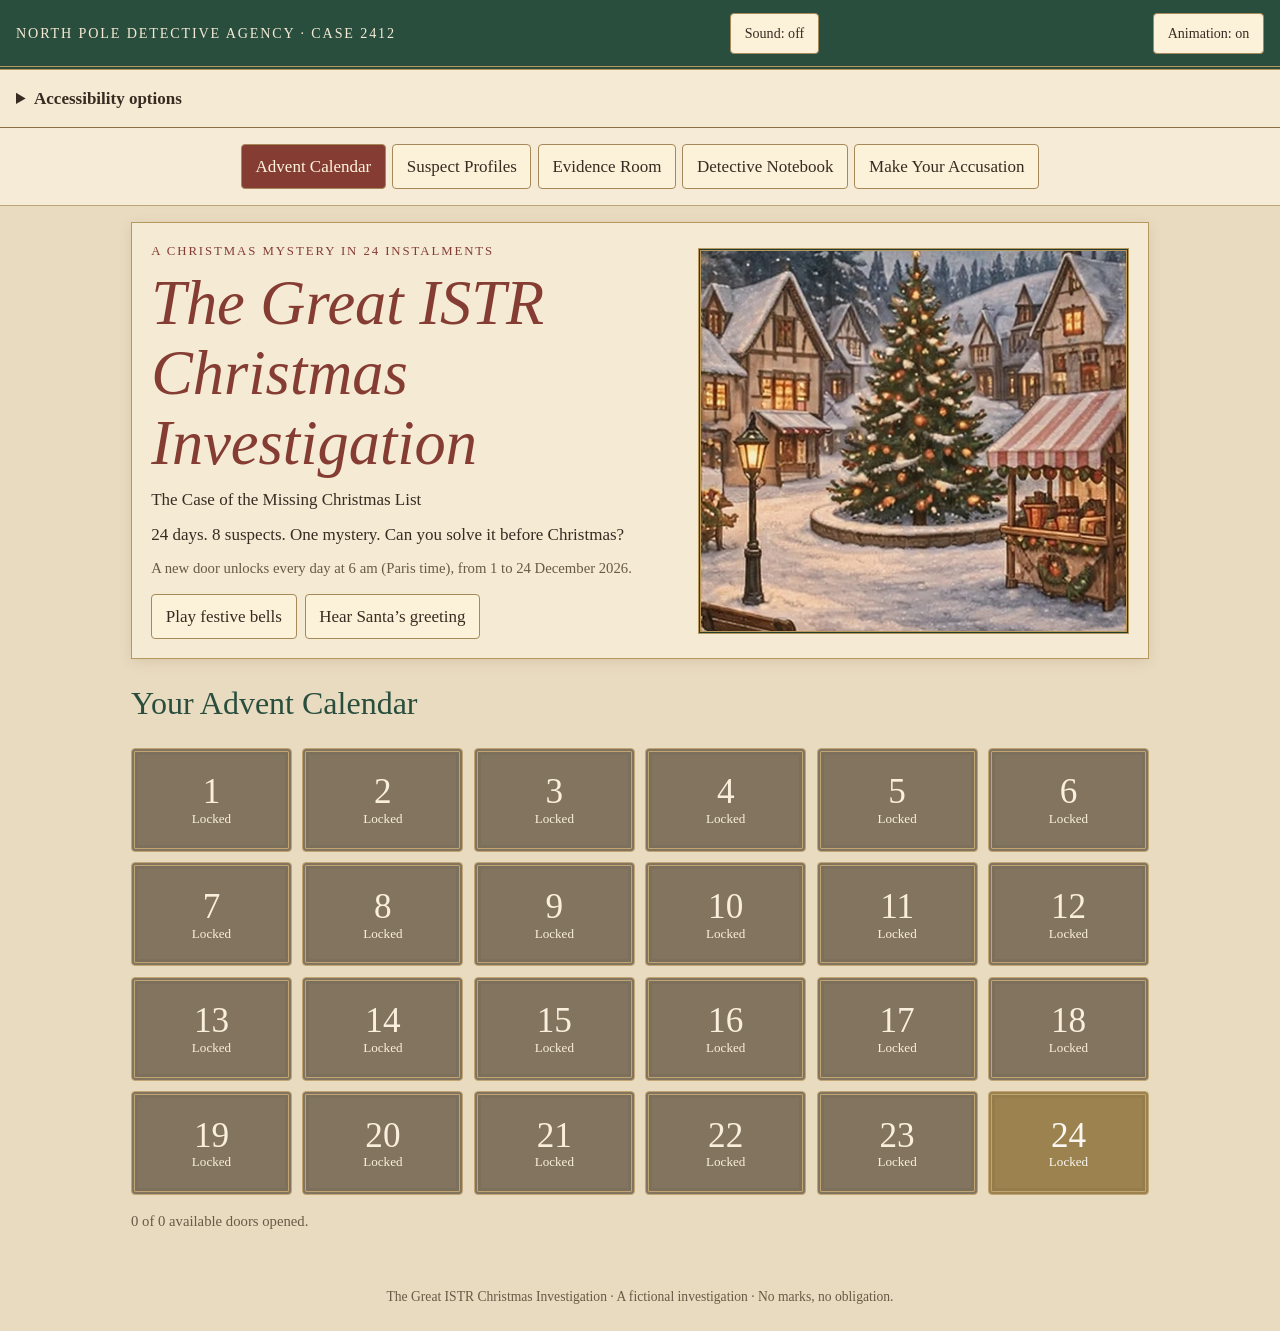
==== commit e73ce6d6: "Add accessible display controls and keyboard skip link" ====
--- a/physio-christmas/index.html
+++ b/physio-christmas/index.html
@@ -47,6 +47,25 @@
 @keyframes inspect{0%,100%{transform:rotate(0) scale(1)}45%{transform:rotate(1.5deg) scale(1.04)}}
 .motion-paused .stage *,.motion-paused .portrait-speaking{animation-play-state:paused!important}
 .suspect button{margin-top:.3rem}.audio-status{min-height:1em}
+</style><style id="frostwick-access-css">
+#accessTools{margin:0;padding:.4rem 1rem;background:#f5ead4;color:#382c22;border-bottom:1px solid #8b7043}
+#accessTools summary{cursor:pointer;font-weight:bold;min-height:44px;display:list-item;align-content:center}
+#accessTools .access-options{display:flex;gap:.5rem;flex-wrap:wrap;padding:.25rem 0 .65rem}
+#accessTools button{min-height:44px;white-space:normal}
+#accessTools button[aria-pressed=true]{outline:2px solid currentColor;outline-offset:2px}
+#accessTools button:focus-visible,body :is(button,a,input,textarea,select,summary,[tabindex]):focus-visible{outline:3px solid #154b80!important;outline-offset:3px!important}
+#skipMain{position:absolute;left:1rem;top:-20rem;background:#fff;color:#182b22;padding:.75rem;z-index:1000}
+#skipMain:focus{top:.5rem}
+body.fw-large{font-size:21px}body.fw-readable{font-family:Arial,sans-serif;line-height:1.7;letter-spacing:.025em;word-spacing:.06em}
+body.fw-readable :is(h1,h2,h3,button,input,textarea,select){font-family:Arial,sans-serif}
+body.fw-contrast{--cream:#fff;--ink:#171717;--green:#17452d;--red:#74251e;--gold:#5e4a20;background:#fff;color:#171717}
+body.fw-contrast :is(.paper,.hero,.notice,.question,.suspect,.muted,.copy,#accessTools){background:#fff;color:#171717;text-shadow:none}
+body.fw-contrast button{background:#fff;color:#171717;border:2px solid #333;text-shadow:none}
+body.fw-contrast button:disabled{background:#eee;color:#333;opacity:1}
+body.fw-still *,body.fw-still *::before,body.fw-still *::after{animation:none!important;transition:none!important;scroll-behavior:auto!important}
+body.fw-still .snow-layer{display:none!important}
+@media(prefers-reduced-motion:reduce){*,*::before,*::after{animation:none!important;transition:none!important;scroll-behavior:auto!important}}
+@media(max-width:480px){#accessTools{padding-inline:.65rem}#accessTools .access-options button{flex:1 1 125px}main{min-width:0;overflow-wrap:anywhere}nav{flex-wrap:wrap}button{max-width:100%;white-space:normal}}
 </style></head><body><header><small>North Pole Detective Agency · Case 2412</small><button id="sound" aria-pressed="false">Sound: off</button></header><nav aria-label="Main navigation" id="nav"></nav><main id="main" tabindex="-1"></main><footer>The Great ISTR Christmas Investigation · A fictional investigation · No marks, no obligation.</footer><dialog id="viewer"><button id="closeViewer">Close image</button><figure><img id="bigImage" alt=""><figcaption id="bigCaption"></figcaption></figure></dialog><script id="payload" type="application/json">{"demo":false,"days":[],"suspects":[],"assets":{"L08":"[data-uri]"},"captions":{"L08":"Christmas Square · illustration"}}</script><script>
 'use strict';const P=JSON.parse(document.getElementById('payload').textContent),$=id=>document.getElementById(id), main=$('main');const DAYS=new Map(P.days.map(d=>[d.day,d]));const tabs=[['calendar','Advent Calendar'],['suspects','Suspect Profiles'],['evidence','Evidence Room'],['notebook','Detective Notebook'],['accuse','Make Your Accusation']];const key='physio2412-v1-'+(P.demo?'demo':'student');let state={opened:[],pinned:[],notes:'',nickname:'',suspect:'',poll:{},accusation:null,sound:false};let storageOK=true;try{state={...state,...JSON.parse(localStorage.getItem(key)||'{}')}}catch(e){storageOK=false}function save(){try{localStorage.setItem(key,JSON.stringify(state))}catch(e){storageOK=false}}function el(tag,text,cls){const n=document.createElement(tag);if(text!==undefined)n.textContent=text;if(cls)n.className=cls;return n}function add(parent,tag,text,cls){const n=el(tag,text,cls);parent.append(n);return n}function btn(parent,text,fn,cls){let b=add(parent,'button',text,cls);b.type='button';b.addEventListener('click',fn);return b}function notice(parent,t){add(parent,'p',t,'notice')}function section(title){let s=add(main,'section',undefined,'paper');add(s,'h2',title);return s}function pic(parent,k){if(!P.assets[k])return;let b=btn(parent,'',()=>{ $('bigImage').src=P.assets[k];$('bigImage').alt=P.captions[k];$('bigCaption').textContent=P.captions[k];$('viewer').showModal()});let im=add(b,'img');im.src=P.assets[k];im.alt=P.captions[k];im.loading='lazy';add(b,'span',P.captions[k]);return b}function gallery(parent,keys){if(!keys?.length)return;let g=add(parent,'div',undefined,'gallery');keys.forEach(k=>pic(g,k))}function localNotice(parent){add(parent,'p',storageOK?'Private to this browser and device. No information is sent to your teacher or classmates.':'Browser storage is unavailable. Your choices may be lost when you reload.','muted')}
 function navigate(v,focus=true){if(location.hash.slice(1)===v)render();else location.hash=v;if(focus)main.focus({preventScroll:true})}function nav(active){$('nav').replaceChildren();tabs.forEach(([id,t])=>{let b=btn($('nav'),t,()=>navigate(id));b.setAttribute('aria-current',String(active===id))})}function soundUI(){$('sound').textContent='Sound: '+(state.sound?'on':'off');$('sound').setAttribute('aria-pressed',String(state.sound))}soundUI();$('sound').onclick=()=>{state.sound=!state.sound;save();soundUI();if(!state.sound){cancelSpeech()}else chime(1)};let audio;function chime(day){if(!state.sound)return;try{audio ||= new (window.AudioContext||window.webkitAudioContext)();audio.resume();let notes=day===24?[523,659,784,1047]:day%3===0?[523,392]:[659,784,988];notes.forEach((f,i)=>{let o=audio.createOscillator(),g=audio.createGain();o.type='sine';o.frequency.value=f;o.connect(g);g.connect(audio.destination);let t=audio.currentTime+i*.14;g.gain.setValueAtTime(.0001,t);g.gain.exponentialRampToValueAtTime(.09,t+.025);g.gain.exponentialRampToValueAtTime(.0001,t+.32);o.start(t);o.stop(t+.34)})}catch(e){}}
@@ -119,4 +138,16 @@
 motionUI();}
 new MutationObserver(decorate).observe(main,{childList:true,subtree:false});decorate();
 })();
+</script><script id="frostwick-access-js">
+(()=>{'use strict';
+const host=document.querySelector('header');if(!host||document.getElementById('accessTools'))return;
+const skip=document.createElement('a');skip.id='skipMain';skip.href='#main';skip.textContent='Skip to main content';skip.addEventListener('click',e=>{e.preventDefault();main.focus();main.scrollIntoView({block:'start'});});document.body.prepend(skip);
+const panel=document.createElement('details');panel.id='accessTools';const title=document.createElement('summary');title.textContent='Accessibility options';panel.append(title);const opts=document.createElement('div');opts.className='access-options';panel.append(opts);host.after(panel);
+const k=key+'-access-v1';let settings={};try{settings=JSON.parse(localStorage.getItem(k)||'{}')||{}}catch(_){}
+const controls=[['large','Larger text','fw-large'],['readable','Clearer font and spacing','fw-readable'],['contrast','High contrast','fw-contrast'],['still','Reduce movement','fw-still']];
+function refresh(){for(const [id,label,cls] of controls){document.body.classList.toggle(cls,!!settings[id]);const b=document.getElementById('fw-'+id);if(b){b.setAttribute('aria-pressed',String(!!settings[id]));b.textContent=label+': '+(settings[id]?'on':'off');}}}
+for(const [id,label] of controls){const b=document.createElement('button');b.type='button';b.id='fw-'+id;b.textContent=label;opts.append(b);b.addEventListener('click',()=>{settings[id]=!settings[id];try{localStorage.setItem(k,JSON.stringify(settings))}catch(_){}refresh();});}
+const reset=document.createElement('button');reset.type='button';reset.textContent='Reset display options';opts.append(reset);reset.addEventListener('click',()=>{settings={};try{localStorage.removeItem(k)}catch(_){}refresh();});
+refresh();
+})();
 </script></body></html>
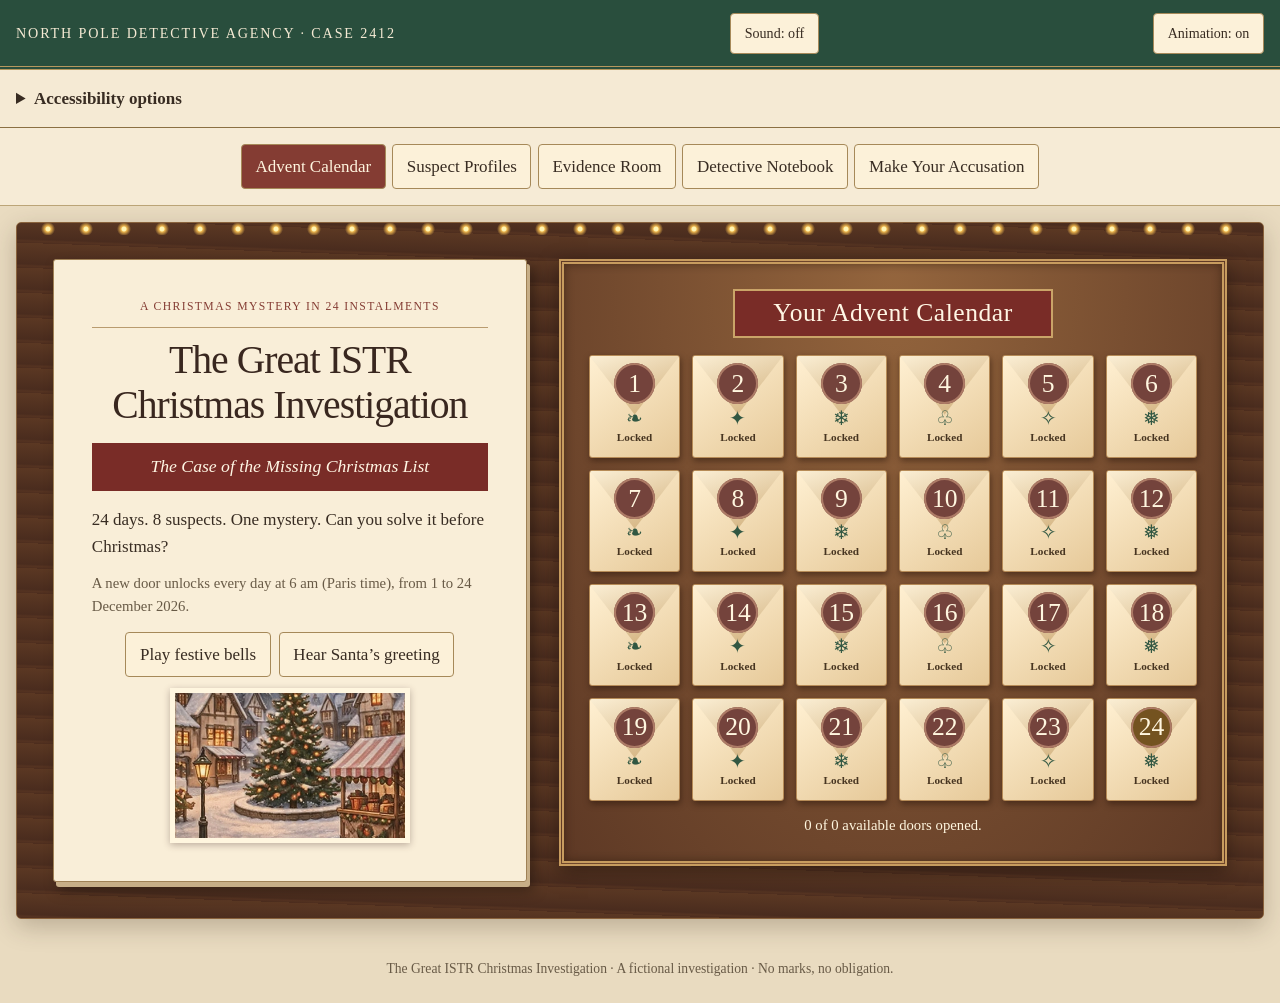
==== commit b3a1e525: "Restyle Advent landing page as editorial card and sealed envelope board" ====
--- a/physio-christmas/index.html
+++ b/physio-christmas/index.html
@@ -66,6 +66,43 @@
 body.fw-still .snow-layer{display:none!important}
 @media(prefers-reduced-motion:reduce){*,*::before,*::after{animation:none!important;transition:none!important;scroll-behavior:auto!important}}
 @media(max-width:480px){#accessTools{padding-inline:.65rem}#accessTools .access-options button{flex:1 1 125px}main{min-width:0;overflow-wrap:anywhere}nav{flex-wrap:wrap}button{max-width:100%;white-space:normal}}
+</style><style id="fw-festive-home">
+main:has(.fw-home){max-width:1440px}
+.fw-home{display:grid;grid-template-columns:minmax(0,.83fr) minmax(0,1.17fr);gap:clamp(14px,2.5vw,38px);padding:clamp(14px,2.8vw,38px);border:1px solid #89623c;border-radius:5px;background:repeating-linear-gradient(2deg,#4d2d1e 0px,#553321 2px,#4a2c1e 4px,#5b3823 25px);box-shadow:0 8px 24px #38261740;position:relative;align-items:start}
+.fw-home:before{content:'';position:absolute;top:0;left:1%;right:1%;height:12px;background:radial-gradient(circle at 50% 50%,#fff5b4 0 2px,#e9b24c 3px,transparent 7px) 0 0/38px 12px repeat-x;pointer-events:none}
+.fw-home .hero{display:flex;flex-direction:column;align-items:stretch;gap:.7rem;padding:clamp(18px,3vw,38px);background:#f9eed8;border:1px solid #9f8156;border-radius:3px;box-shadow:3px 5px 0 #c7ae87,6px 8px 13px #1b110c85;min-width:0}
+.fw-home .hero h1{font-family:Georgia,'Times New Roman',serif;font-style:normal;font-weight:normal;font-size:clamp(1.75rem,3.1vw,3.1rem);line-height:1.12;letter-spacing:-.025em;color:#39271f;margin:.65rem 0 1rem;text-align:center}
+.fw-home .hero .kicker{font-size:.73rem;letter-spacing:.12em;text-align:center;border-bottom:1px solid #b99b6f;padding-bottom:.7rem}
+.fw-home .hero .fw-subtitle{display:block;background:#792c27;color:#fff6e4;text-align:center;padding:.65rem;font-size:1.04em;font-style:italic;margin:1rem 0}
+.fw-home .hero p{line-height:1.55;text-align:left;margin:.75rem 0}
+.fw-home .hero .hero-art{width:100%;max-width:240px;align-self:center;border:5px solid #fff6df;box-shadow:0 2px 7px #442c2a55}
+.fw-home .hero .hero-art img{max-height:145px;object-fit:cover}
+.fw-home .hero-tools{justify-content:center}
+.fw-home .hero-tools button{min-height:44px}
+.fw-board{padding:clamp(10px,2vw,25px);border:5px double #c79c5f;background:radial-gradient(ellipse at top,#94653d,#5e3925);box-shadow:0 6px 18px #1c100a80,inset 0 0 10px #23140880;min-width:0}
+.fw-board h2{background:#792c27;border:2px solid #caa468;color:#fff6e4;font-size:clamp(1.2rem,2vw,1.75rem);text-align:center;margin:0 auto 1.1rem;padding:.5rem .8rem;max-width:320px;font-style:normal;letter-spacing:.02em}
+.fw-board .calendar{grid-template-columns:repeat(6,minmax(0,1fr));gap:clamp(6px,1vw,12px)}
+.fw-board .door,.fw-board .door:nth-child(even),.fw-board .door.final{min-height:clamp(88px,8vw,122px);border:1px solid #b68b57;border-radius:3px;color:#39271f;background:linear-gradient(145deg,#fff0d2,#e6c999);box-shadow:1px 3px 6px #24120880;isolation:isolate;overflow:hidden;opacity:1;padding:.45rem .15rem .3rem;justify-content:flex-start;gap:.2rem}
+.fw-board .door:before{content:'';position:absolute;z-index:-1;inset:0 0 auto;height:58%;background:linear-gradient(160deg,#fbefd5,#cfac76);clip-path:polygon(0 0,100% 0,50% 100%);filter:drop-shadow(0 2px 2px #8c6b43)}
+.fw-board .door strong{display:grid;place-items:center;width:clamp(30px,3.2vw,43px);height:clamp(30px,3.2vw,43px);border-radius:50%;background:#862e29;color:#fff6df;box-shadow:inset 0 0 0 2px #b6503c,inset 0 0 0 4px #862e29,0 2px 2px #5e251e66;font-size:clamp(1.1rem,2vw,1.65rem);font-weight:normal;line-height:1}
+.fw-board .door .fw-motif{font-size:1.25rem;line-height:1;color:#315742}
+.fw-board .door span:not(.fw-motif){font-size:.7rem;line-height:1.2;font-weight:bold;color:#473521}
+.fw-board .door:disabled strong{background:#74433c;box-shadow:inset 0 0 0 2px #ad7b66}
+.fw-board .door:not(:disabled){border:2px solid #ffd98b;box-shadow:0 0 10px #f1c26a80;cursor:pointer}
+.fw-board .door:not(:disabled):hover{background:#fff8e3;color:#382c22;transform:translateY(-2px)}
+.fw-board .door.done strong{background:#2b5942;box-shadow:inset 0 0 0 2px #679373}
+.fw-board .door.final strong{background:#745320}
+.fw-board .door:focus-visible{outline:3px solid #fff!important;outline-offset:2px!important}
+.fw-board .muted{color:#fff6df;text-align:center;margin:.8rem 0 0}
+body.fw-contrast .fw-home,body.fw-contrast .fw-board{background:#fff;border:2px solid #171717}
+body.fw-contrast .fw-home .hero,body.fw-contrast .fw-board .door{background:#fff;color:#111;box-shadow:none}
+body.fw-contrast .fw-board .door:before{display:none}
+body.fw-contrast .fw-board .muted,body.fw-contrast .fw-home .hero h1{color:#111}
+body.fw-contrast .fw-board .door:focus-visible{outline-color:#154b80!important}
+body.fw-readable .fw-home .hero h1{font-family:Arial,sans-serif;letter-spacing:normal}
+body.fw-large .fw-board .door span:not(.fw-motif){font-size:.85rem}
+@media(max-width:900px){.fw-home{grid-template-columns:1fr}.fw-home .hero .hero-art{display:none}.fw-board .calendar{grid-template-columns:repeat(6,minmax(0,1fr))}}
+@media(max-width:540px){.fw-home{padding:12px;gap:20px}.fw-board{padding:9px}.fw-board .calendar{grid-template-columns:repeat(4,minmax(0,1fr));gap:7px}.fw-board .door{min-height:88px}.fw-home .hero{padding:17px}.fw-home .hero h1{font-size:1.75rem}.fw-home .hero .fw-subtitle{font-size:.95em}.fw-board .door strong{width:32px;height:32px}.fw-board .door .fw-motif{font-size:1.1rem}}
 </style></head><body><header><small>North Pole Detective Agency · Case 2412</small><button id="sound" aria-pressed="false">Sound: off</button></header><nav aria-label="Main navigation" id="nav"></nav><main id="main" tabindex="-1"></main><footer>The Great ISTR Christmas Investigation · A fictional investigation · No marks, no obligation.</footer><dialog id="viewer"><button id="closeViewer">Close image</button><figure><img id="bigImage" alt=""><figcaption id="bigCaption"></figcaption></figure></dialog><script id="payload" type="application/json">{"demo":false,"days":[],"suspects":[],"assets":{"L08":"[data-uri]"},"captions":{"L08":"Christmas Square · illustration"}}</script><script>
 'use strict';const P=JSON.parse(document.getElementById('payload').textContent),$=id=>document.getElementById(id), main=$('main');const DAYS=new Map(P.days.map(d=>[d.day,d]));const tabs=[['calendar','Advent Calendar'],['suspects','Suspect Profiles'],['evidence','Evidence Room'],['notebook','Detective Notebook'],['accuse','Make Your Accusation']];const key='physio2412-v1-'+(P.demo?'demo':'student');let state={opened:[],pinned:[],notes:'',nickname:'',suspect:'',poll:{},accusation:null,sound:false};let storageOK=true;try{state={...state,...JSON.parse(localStorage.getItem(key)||'{}')}}catch(e){storageOK=false}function save(){try{localStorage.setItem(key,JSON.stringify(state))}catch(e){storageOK=false}}function el(tag,text,cls){const n=document.createElement(tag);if(text!==undefined)n.textContent=text;if(cls)n.className=cls;return n}function add(parent,tag,text,cls){const n=el(tag,text,cls);parent.append(n);return n}function btn(parent,text,fn,cls){let b=add(parent,'button',text,cls);b.type='button';b.addEventListener('click',fn);return b}function notice(parent,t){add(parent,'p',t,'notice')}function section(title){let s=add(main,'section',undefined,'paper');add(s,'h2',title);return s}function pic(parent,k){if(!P.assets[k])return;let b=btn(parent,'',()=>{ $('bigImage').src=P.assets[k];$('bigImage').alt=P.captions[k];$('bigCaption').textContent=P.captions[k];$('viewer').showModal()});let im=add(b,'img');im.src=P.assets[k];im.alt=P.captions[k];im.loading='lazy';add(b,'span',P.captions[k]);return b}function gallery(parent,keys){if(!keys?.length)return;let g=add(parent,'div',undefined,'gallery');keys.forEach(k=>pic(g,k))}function localNotice(parent){add(parent,'p',storageOK?'Private to this browser and device. No information is sent to your teacher or classmates.':'Browser storage is unavailable. Your choices may be lost when you reload.','muted')}
 function navigate(v,focus=true){if(location.hash.slice(1)===v)render();else location.hash=v;if(focus)main.focus({preventScroll:true})}function nav(active){$('nav').replaceChildren();tabs.forEach(([id,t])=>{let b=btn($('nav'),t,()=>navigate(id));b.setAttribute('aria-current',String(active===id))})}function soundUI(){$('sound').textContent='Sound: '+(state.sound?'on':'off');$('sound').setAttribute('aria-pressed',String(state.sound))}soundUI();$('sound').onclick=()=>{state.sound=!state.sound;save();soundUI();if(!state.sound){cancelSpeech()}else chime(1)};let audio;function chime(day){if(!state.sound)return;try{audio ||= new (window.AudioContext||window.webkitAudioContext)();audio.resume();let notes=day===24?[523,659,784,1047]:day%3===0?[523,392]:[659,784,988];notes.forEach((f,i)=>{let o=audio.createOscillator(),g=audio.createGain();o.type='sine';o.frequency.value=f;o.connect(g);g.connect(audio.destination);let t=audio.currentTime+i*.14;g.gain.setValueAtTime(.0001,t);g.gain.exponentialRampToValueAtTime(.09,t+.025);g.gain.exponentialRampToValueAtTime(.0001,t+.32);o.start(t);o.stop(t+.34)})}catch(e){}}
@@ -149,5 +186,23 @@
 for(const [id,label] of controls){const b=document.createElement('button');b.type='button';b.id='fw-'+id;b.textContent=label;opts.append(b);b.addEventListener('click',()=>{settings[id]=!settings[id];try{localStorage.setItem(k,JSON.stringify(settings))}catch(_){}refresh();});}
 const reset=document.createElement('button');reset.type='button';reset.textContent='Reset display options';opts.append(reset);reset.addEventListener('click',()=>{settings={};try{localStorage.removeItem(k)}catch(_){}refresh();});
 refresh();
+
+function festiveHomepage(){
+ const hero=main.querySelector('.hero'),grid=main.querySelector('.calendar');
+ if(!hero||!grid||main.querySelector('.fw-home'))return;
+ const heading=grid.previousElementSibling;
+ if(!heading||heading.tagName!=='H2')return;
+ const progress=grid.nextElementSibling;
+ const wrapper=document.createElement('div');wrapper.className='fw-home';
+ hero.before(wrapper);wrapper.append(hero);
+ const board=document.createElement('section');board.className='fw-board';board.setAttribute('aria-labelledby','fw-board-title');wrapper.append(board);
+ heading.id='fw-board-title';board.append(heading,grid);
+ if(progress?.classList.contains('muted'))board.append(progress);
+ const subtitle=hero.querySelector('h1')?.nextElementSibling;if(subtitle?.tagName==='P')subtitle.classList.add('fw-subtitle');
+ const symbols=['❧','✦','❄','♧','✧','❅'];
+ grid.querySelectorAll('.door').forEach((door,i)=>{const marker=document.createElement('span');marker.className='fw-motif';marker.textContent=symbols[i%symbols.length];marker.setAttribute('aria-hidden','true');door.insertBefore(marker,door.querySelector('span'));});
+}
+new MutationObserver(festiveHomepage).observe(main,{childList:true});
+festiveHomepage();
 })();
 </script></body></html>
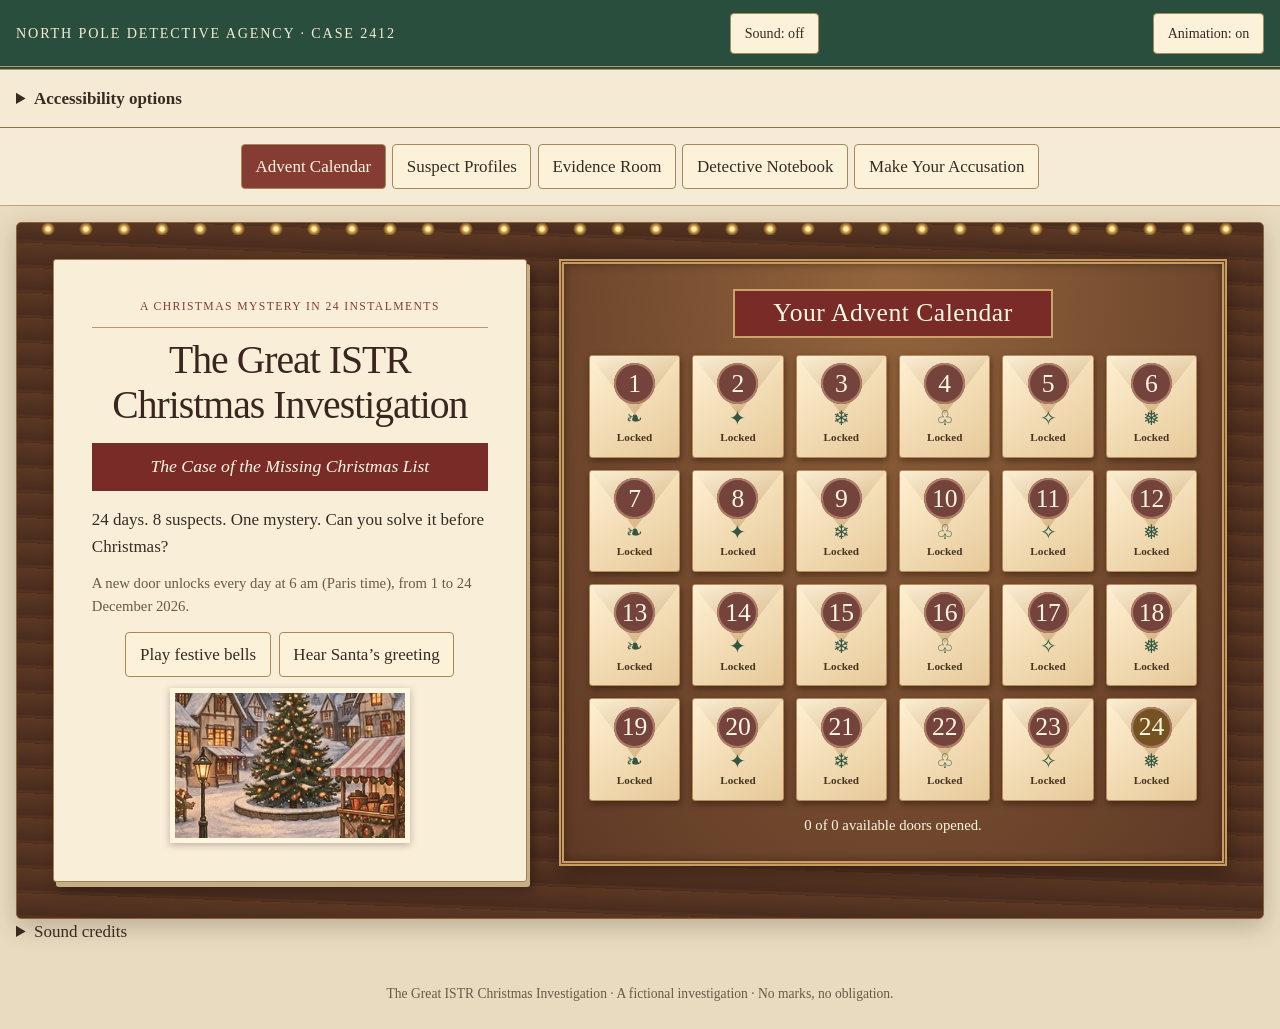
==== commit 42cd26a6: "Use approved original sleigh bells on deliberate opening of every available Advent door" ====
--- a/physio-christmas/index.html
+++ b/physio-christmas/index.html
@@ -105,7 +105,11 @@
 @media(max-width:540px){.fw-home{padding:12px;gap:20px}.fw-board{padding:9px}.fw-board .calendar{grid-template-columns:repeat(4,minmax(0,1fr));gap:7px}.fw-board .door{min-height:88px}.fw-home .hero{padding:17px}.fw-home .hero h1{font-size:1.75rem}.fw-home .hero .fw-subtitle{font-size:.95em}.fw-board .door strong{width:32px;height:32px}.fw-board .door .fw-motif{font-size:1.1rem}}
 </style></head><body><header><small>North Pole Detective Agency · Case 2412</small><button id="sound" aria-pressed="false">Sound: off</button></header><nav aria-label="Main navigation" id="nav"></nav><main id="main" tabindex="-1"></main><footer>The Great ISTR Christmas Investigation · A fictional investigation · No marks, no obligation.</footer><dialog id="viewer"><button id="closeViewer">Close image</button><figure><img id="bigImage" alt=""><figcaption id="bigCaption"></figcaption></figure></dialog><script id="payload" type="application/json">{"demo":false,"days":[],"suspects":[],"assets":{"L08":"[data-uri]"},"captions":{"L08":"Christmas Square · illustration"}}</script><script>
 'use strict';const P=JSON.parse(document.getElementById('payload').textContent),$=id=>document.getElementById(id), main=$('main');const DAYS=new Map(P.days.map(d=>[d.day,d]));const tabs=[['calendar','Advent Calendar'],['suspects','Suspect Profiles'],['evidence','Evidence Room'],['notebook','Detective Notebook'],['accuse','Make Your Accusation']];const key='physio2412-v1-'+(P.demo?'demo':'student');let state={opened:[],pinned:[],notes:'',nickname:'',suspect:'',poll:{},accusation:null,sound:false};let storageOK=true;try{state={...state,...JSON.parse(localStorage.getItem(key)||'{}')}}catch(e){storageOK=false}function save(){try{localStorage.setItem(key,JSON.stringify(state))}catch(e){storageOK=false}}function el(tag,text,cls){const n=document.createElement(tag);if(text!==undefined)n.textContent=text;if(cls)n.className=cls;return n}function add(parent,tag,text,cls){const n=el(tag,text,cls);parent.append(n);return n}function btn(parent,text,fn,cls){let b=add(parent,'button',text,cls);b.type='button';b.addEventListener('click',fn);return b}function notice(parent,t){add(parent,'p',t,'notice')}function section(title){let s=add(main,'section',undefined,'paper');add(s,'h2',title);return s}function pic(parent,k){if(!P.assets[k])return;let b=btn(parent,'',()=>{ $('bigImage').src=P.assets[k];$('bigImage').alt=P.captions[k];$('bigCaption').textContent=P.captions[k];$('viewer').showModal()});let im=add(b,'img');im.src=P.assets[k];im.alt=P.captions[k];im.loading='lazy';add(b,'span',P.captions[k]);return b}function gallery(parent,keys){if(!keys?.length)return;let g=add(parent,'div',undefined,'gallery');keys.forEach(k=>pic(g,k))}function localNotice(parent){add(parent,'p',storageOK?'Private to this browser and device. No information is sent to your teacher or classmates.':'Browser storage is unavailable. Your choices may be lost when you reload.','muted')}
-function navigate(v,focus=true){if(location.hash.slice(1)===v)render();else location.hash=v;if(focus)main.focus({preventScroll:true})}function nav(active){$('nav').replaceChildren();tabs.forEach(([id,t])=>{let b=btn($('nav'),t,()=>navigate(id));b.setAttribute('aria-current',String(active===id))})}function soundUI(){$('sound').textContent='Sound: '+(state.sound?'on':'off');$('sound').setAttribute('aria-pressed',String(state.sound))}soundUI();$('sound').onclick=()=>{state.sound=!state.sound;save();soundUI();if(!state.sound){cancelSpeech()}else chime(1)};let audio;function chime(day){if(!state.sound)return;try{audio ||= new (window.AudioContext||window.webkitAudioContext)();audio.resume();let notes=day===24?[523,659,784,1047]:day%3===0?[523,392]:[659,784,988];notes.forEach((f,i)=>{let o=audio.createOscillator(),g=audio.createGain();o.type='sine';o.frequency.value=f;o.connect(g);g.connect(audio.destination);let t=audio.currentTime+i*.14;g.gain.setValueAtTime(.0001,t);g.gain.exponentialRampToValueAtTime(.09,t+.025);g.gain.exponentialRampToValueAtTime(.0001,t+.32);o.start(t);o.stop(t+.34)})}catch(e){}}
+let fwDoorBell=null;
+function stopDoorBell(){if(fwDoorBell){fwDoorBell.pause();fwDoorBell.currentTime=0;fwDoorBell=null;}}
+function playDoorBell(){if(!state.sound)return;stopDoorBell();try{const source="[data-uri]";if(!source)return;const bell=new Audio(source);fwDoorBell=bell;bell.volume=.55;bell.play().catch(()=>{});bell.addEventListener('ended',()=>{if(fwDoorBell===bell)fwDoorBell=null;},{once:true});}catch(_){}}
+function navigate(v,focus=true){const n=/^day-(\d+)$/.exec(v);if(n&&DAYS.has(Number(n[1]))&&location.hash.slice(1)!==v)playDoorBell();else stopDoorBell();if(location.hash.slice(1)===v)render();else location.hash=v;if(focus)main.focus({preventScroll:true})}function nav(active){$('nav').replaceChildren();tabs.forEach(([id,t])=>{let b=btn($('nav'),t,()=>navigate(id));b.setAttribute('aria-current',String(active===id))})}window.addEventListener('pagehide',stopDoorBell);document.getElementById('sound').addEventListener('click',()=>{if(!state.sound)stopDoorBell()});
+function soundUI(){$('sound').textContent='Sound: '+(state.sound?'on':'off');$('sound').setAttribute('aria-pressed',String(state.sound))}soundUI();$('sound').onclick=()=>{state.sound=!state.sound;save();soundUI();if(!state.sound){stopDoorBell();cancelSpeech()}else chime(1)};let audio;function chime(day){if(!state.sound)return;try{audio ||= new (window.AudioContext||window.webkitAudioContext)();audio.resume();let notes=day===24?[523,659,784,1047]:day%3===0?[523,392]:[659,784,988];notes.forEach((f,i)=>{let o=audio.createOscillator(),g=audio.createGain();o.type='sine';o.frequency.value=f;o.connect(g);g.connect(audio.destination);let t=audio.currentTime+i*.14;g.gain.setValueAtTime(.0001,t);g.gain.exponentialRampToValueAtTime(.09,t+.025);g.gain.exponentialRampToValueAtTime(.0001,t+.32);o.start(t);o.stop(t+.34)})}catch(e){}}
 const voiceProfiles=[
  {name:'Santa Claus',preferred:['George','Daniel','Ryan','Arthur'],rate:.83,pitch:.72,motion:'chuckle'},
  {name:'Mrs Claus',preferred:['Susan','Hazel','Sonia','Martha'],rate:.91,pitch:1.02,motion:'nod'},
@@ -128,9 +132,9 @@
 function read(text,status,portrait){return playDialogue(splitDialogue(text),status,portrait);}
 function playStatement(index,text,status,portrait){return playDialogue([{speaker:index,text}],status,portrait);}
 
-function calendar(){let h=add(main,'section',undefined,'hero');let t=add(h,'div');add(t,'div','A Christmas mystery in 24 instalments','kicker');add(t,'h1','The Great ISTR Christmas Investigation');add(t,'p','The Case of the Missing Christmas List');add(t,'p','24 days. 8 suspects. One mystery. Can you solve it before Christmas?');add(t,'p',P.demo?'Teacher preview — all 24 doors available.':'A new door unlocks every day at 6 am (Paris time), from 1 to 24 December 2026.','muted');let im=add(h,'img');im.src=P.assets.L08;im.alt='Illustrated Christmas Square, North Pole Village';if(P.demo)notice(main,'Confidential teacher preview. Contains the entire solution; do not share with students.');add(main,'h2','Your Advent Calendar');let grid=add(main,'div',undefined,'calendar');for(let i=1;i<=24;i++){let d=DAYS.get(i);let b=btn(grid,'',()=>navigate('day-'+i),'door'+(state.opened.includes(i)?' done':'')+(i===24?' final':''));add(b,'strong',String(i));add(b,'span',d?(state.opened.includes(i)?'Reopen':'Open'):'Locked');b.disabled=!d;b.setAttribute('aria-label',`${i} December: ${d?d.title:'locked'}`)}add(main,'p',`${state.opened.filter(i=>DAYS.has(i)).length} of ${P.days.length} available doors opened.`,'muted')}
+function calendar(){let h=add(main,'section',undefined,'hero');let t=add(h,'div');add(t,'div','A Christmas mystery in 24 instalments','kicker');add(t,'h1','The Great ISTR Christmas Investigation');add(t,'p','The Case of the Missing Christmas List');add(t,'p','24 days. 8 suspects. One mystery. Can you solve it before Christmas?');add(t,'p',P.demo?'Teacher preview — all 24 doors available.':'A new door unlocks every day at 6 am (Paris time), from 1 to 24 December 2026.','muted');let im=add(h,'img');im.src=P.assets.L08;im.alt='Illustrated Christmas Square, North Pole Village';if(P.demo)notice(main,'Confidential teacher preview. Contains the entire solution; do not share with students.');add(main,'h2','Your Advent Calendar');let grid=add(main,'div',undefined,'calendar');for(let i=1;i<=24;i++){let d=DAYS.get(i);let b=btn(grid,'',()=>navigate('day-'+i),'door'+(state.opened.includes(i)?' done':'')+(i===24?' final':''));add(b,'strong',String(i));add(b,'span',d?(state.opened.includes(i)?'Reopen':'Open'):'Locked');b.disabled=!d;b.setAttribute('aria-label',`${i} December: ${d?d.title:'locked'}`)}add(main,'p',`${state.opened.filter(i=>DAYS.has(i)).length} of ${P.days.length} available doors opened.`,'muted');const credits=add(main,'details');add(credits,'summary','Sound credits');const credit=add(credits,'p','Opening bells: Sleigh bells — Orange Free Sounds · CC BY 4.0 · short excerpt with fades. ');const src=add(credit,'a','Original recording');src.href='https://orangefreesounds.com/sleigh-bells-sound/';src.target='_blank';src.rel='noopener noreferrer';add(credit,'span',' · ');const licence=add(credit,'a','Licence');licence.href='https://creativecommons.org/licenses/by/4.0/';licence.target='_blank';licence.rel='noopener noreferrer';}
 const motifs=['❄','✦','✉','✷','❄','♬','✦','⌕','♫','♬','♫','?','✦','✉','✷','Aa','✦','⌕','❄','✧','✉','⌕','✦','★'];function question(parent,q,d,i,onAnswer){let s=add(parent,'div',undefined,'question');add(s,'h3',q[0]);let c=add(s,'div',undefined,'choices'), feedback=add(s,'p','','feedback');feedback.setAttribute('role','status');let bs=q[1].map((v,j)=>btn(c,v,()=>{bs.forEach((b,k)=>b.setAttribute('aria-pressed',String(k===j)));feedback.textContent=q[2]===null?q[3]:(j===q[2]?'Exactly. ':'Not quite. ')+q[3];if(onAnswer)onAnswer()}));bs.forEach(b=>b.setAttribute('aria-pressed','false'));btn(s,'Show explanation',()=>{feedback.textContent=q[3];if(onAnswer)onAnswer()})}
-function day(d){if(!d){notice(main,'That door has not been released yet.');btn(main,'Back to calendar',()=>navigate('calendar'));return}if(!state.opened.includes(d.day)){state.opened.push(d.day);save()}let s=section(`${d.day} December — ${d.title}`);add(s,'div','North Pole case file · '+String(d.day).padStart(2,'0'),'kicker');let stage=add(s,'div',undefined,'stage play');add(stage,'span',motifs[d.day-1],'motif');add(stage,'span','Christmas greetings from the North Pole');let actions=add(s,'div',undefined,'actions');btn(actions,'Replay greeting',()=>{stage.classList.remove('play');void stage.offsetWidth;stage.classList.add('play');chime(d.day)});let audioStatus=add(s,'p','','muted audio-status');audioStatus.setAttribute('role','status');btn(actions,'Listen to the text',()=>read(d.text,audioStatus,stage.querySelector('.greeting-art')));btn(actions,'Stop voice',()=>{cancelSpeech();audioStatus.textContent='Playback stopped.'});add(s,'p',d.text,'copy');gallery(s,d.images);let shown=false;function reveal(){if(shown||!d.reveal)return;shown=true;let r=add(s,'div',undefined,'notice');add(r,'p',d.reveal.text,'copy');gallery(r,d.reveal.images)}if(d.day===1){let l=add(s,'label','Optional detective nickname','field');let inp=add(l,'input');inp.value=state.nickname;inp.maxLength=50;inp.oninput=()=>{state.nickname=inp.value;save()};localNotice(s)}if(d.day===2)btn(s,'Open the suspect dossiers',()=>navigate('suspects'),'primary');if(d.day===4)btn(s,'Pull the cracker!',()=>{chime(4);reveal()},'primary');d.questions.forEach((q,i)=>question(s,q,d.day,i,d.day===20?reveal:null));if(d.day===12){poll(s,'Would you rather…?',['Carry Santa’s sack up a hundred stairs','Persuade eight reindeer to do their rehabilitation exercises'],'rather');poll(s,'Your prime suspect so far?',P.suspects,'prime');localNotice(s)}if(d.day===23)btn(s,'Make your accusation',()=>navigate('accuse'),'primary');if(d.day===24){add(s,'h3','Case closed');if(state.accusation){let a=state.accusation;add(s,'p',`Your saved theory: ${a.join(' · ')}`)}add(s,'p','Merry Christmas, future physios! Looking after others starts with looking after yourself.')}if(d.source){let p=add(s,'p','Background reading: ','muted'),a=add(p,'a','Source');a.href=d.source;a.target='_blank';a.rel='noopener noreferrer'}if([5,7,8,9,10,13,14,17,18,19,20,21,22].includes(d.day)){let b=btn(s,state.pinned.includes(d.day)?'Pinned to your evidence':'Pin to evidence room',()=>{if(!state.pinned.includes(d.day)){state.pinned.push(d.day);save()}b.textContent='Pinned to your evidence';b.disabled=true});b.disabled=state.pinned.includes(d.day)}let bottom=add(s,'div',undefined,'actions');btn(bottom,'Back to calendar',()=>navigate('calendar'));if(DAYS.has(d.day-1))btn(bottom,'Previous door',()=>navigate('day-'+(d.day-1)));if(DAYS.has(d.day+1))btn(bottom,'Next door',()=>navigate('day-'+(d.day+1)));chime(d.day)}
+function day(d){if(!d){notice(main,'That door has not been released yet.');btn(main,'Back to calendar',()=>navigate('calendar'));return}if(!state.opened.includes(d.day)){state.opened.push(d.day);save()}let s=section(`${d.day} December — ${d.title}`);add(s,'div','North Pole case file · '+String(d.day).padStart(2,'0'),'kicker');let stage=add(s,'div',undefined,'stage play');add(stage,'span',motifs[d.day-1],'motif');add(stage,'span','Christmas greetings from the North Pole');let actions=add(s,'div',undefined,'actions');btn(actions,'Replay greeting',()=>{stage.classList.remove('play');void stage.offsetWidth;stage.classList.add('play');chime(d.day)});let audioStatus=add(s,'p','','muted audio-status');audioStatus.setAttribute('role','status');btn(actions,'Listen to the text',()=>read(d.text,audioStatus,stage.querySelector('.greeting-art')));btn(actions,'Stop voice',()=>{cancelSpeech();audioStatus.textContent='Playback stopped.'});add(s,'p',d.text,'copy');gallery(s,d.images);let shown=false;function reveal(){if(shown||!d.reveal)return;shown=true;let r=add(s,'div',undefined,'notice');add(r,'p',d.reveal.text,'copy');gallery(r,d.reveal.images)}if(d.day===1){let l=add(s,'label','Optional detective nickname','field');let inp=add(l,'input');inp.value=state.nickname;inp.maxLength=50;inp.oninput=()=>{state.nickname=inp.value;save()};localNotice(s)}if(d.day===2)btn(s,'Open the suspect dossiers',()=>navigate('suspects'),'primary');if(d.day===4)btn(s,'Pull the cracker!',()=>{chime(4);reveal()},'primary');d.questions.forEach((q,i)=>question(s,q,d.day,i,d.day===20?reveal:null));if(d.day===12){poll(s,'Would you rather…?',['Carry Santa’s sack up a hundred stairs','Persuade eight reindeer to do their rehabilitation exercises'],'rather');poll(s,'Your prime suspect so far?',P.suspects,'prime');localNotice(s)}if(d.day===23)btn(s,'Make your accusation',()=>navigate('accuse'),'primary');if(d.day===24){add(s,'h3','Case closed');if(state.accusation){let a=state.accusation;add(s,'p',`Your saved theory: ${a.join(' · ')}`)}add(s,'p','Merry Christmas, future physios! Looking after others starts with looking after yourself.')}if(d.source){let p=add(s,'p','Background reading: ','muted'),a=add(p,'a','Source');a.href=d.source;a.target='_blank';a.rel='noopener noreferrer'}if([5,7,8,9,10,13,14,17,18,19,20,21,22].includes(d.day)){let b=btn(s,state.pinned.includes(d.day)?'Pinned to your evidence':'Pin to evidence room',()=>{if(!state.pinned.includes(d.day)){state.pinned.push(d.day);save()}b.textContent='Pinned to your evidence';b.disabled=true});b.disabled=state.pinned.includes(d.day)}let bottom=add(s,'div',undefined,'actions');btn(bottom,'Back to calendar',()=>navigate('calendar'));if(DAYS.has(d.day-1))btn(bottom,'Previous door',()=>navigate('day-'+(d.day-1)));if(DAYS.has(d.day+1))btn(bottom,'Next door',()=>navigate('day-'+(d.day+1)));}
 function poll(s,title,options,k){add(s,'h3',title);let c=add(s,'div',undefined,'choices');let bs=options.map(v=>btn(c,v,()=>{state.poll[k]=v;save();bs.forEach((b,i)=>b.setAttribute('aria-pressed',String(options[i]===v)));msg.textContent=storageOK?'Private choice saved.':'Choice recorded for this session only.'}));bs.forEach((b,i)=>b.setAttribute('aria-pressed',String(options[i]===state.poll[k])));let msg=add(s,'p',state.poll[k]?(storageOK?'Private choice saved.':'Choice recorded for this session only.'):'','feedback');msg.setAttribute('role','status')}
 function suspects(){let s=section('Suspect Profiles');if(!DAYS.has(2)){notice(s,'The dossiers will be released on 2 December.');return}add(s,'p','Initial claims are not verified alibis. Decide for yourself what the evidence means.');let g=add(s,'div',undefined,'suspects');let claims=DAYS.get(2).text.split('\n').map(line=>line.split('“')[1]?.split('”')[0]||line);P.suspects.forEach((n,i)=>{let c=add(g,'article',undefined,'suspect'),im=add(c,'img');im.src=P.assets['p'+i];im.alt=n;add(c,'h3',n);let quote=add(c,'p','“'+claims[i]+'”');quote.hidden=true;let b=btn(c,'Read statement',()=>{quote.hidden=!quote.hidden;b.textContent=quote.hidden?'Read statement':'Hide statement';b.setAttribute('aria-expanded',String(!quote.hidden))});b.setAttribute('aria-expanded','false');let status=add(c,'p','','muted audio-status');status.setAttribute('role','status');btn(c,'Listen to statement',()=>{quote.hidden=false;b.textContent='Hide statement';b.setAttribute('aria-expanded','true');playStatement(i,claims[i],status,im)});btn(c,'Stop voice',()=>{cancelSpeech();status.textContent='Playback stopped.'});let m=btn(c,state.suspect===n?'Person of interest ✓':'Mark person of interest',()=>{state.suspect=state.suspect===n?'':n;save();suspectsRefresh()});});localNotice(s)}function suspectsRefresh(){cancelSpeech();main.replaceChildren();suspects()}
 function evidence(){let s=section('Evidence Room');add(s,'p','Review released evidence. Opening a door is never a condition for accessing an earlier file.');let ds=P.days.filter(d=>[5,7,8,9,10,13,14,17,18,19,20,21,22].includes(d.day));if(!ds.length)notice(s,'No evidence files have been released yet.');ds.sort((a,b)=>Number(state.pinned.includes(b.day))-Number(state.pinned.includes(a.day))||a.day-b.day);for(let d of ds){let box=add(s,'div',undefined,'question');btn(box,`${String(d.day).padStart(2,'0')} · ${d.title}${state.pinned.includes(d.day)?' · pinned':''}`,()=>navigate('day-'+d.day));}}
